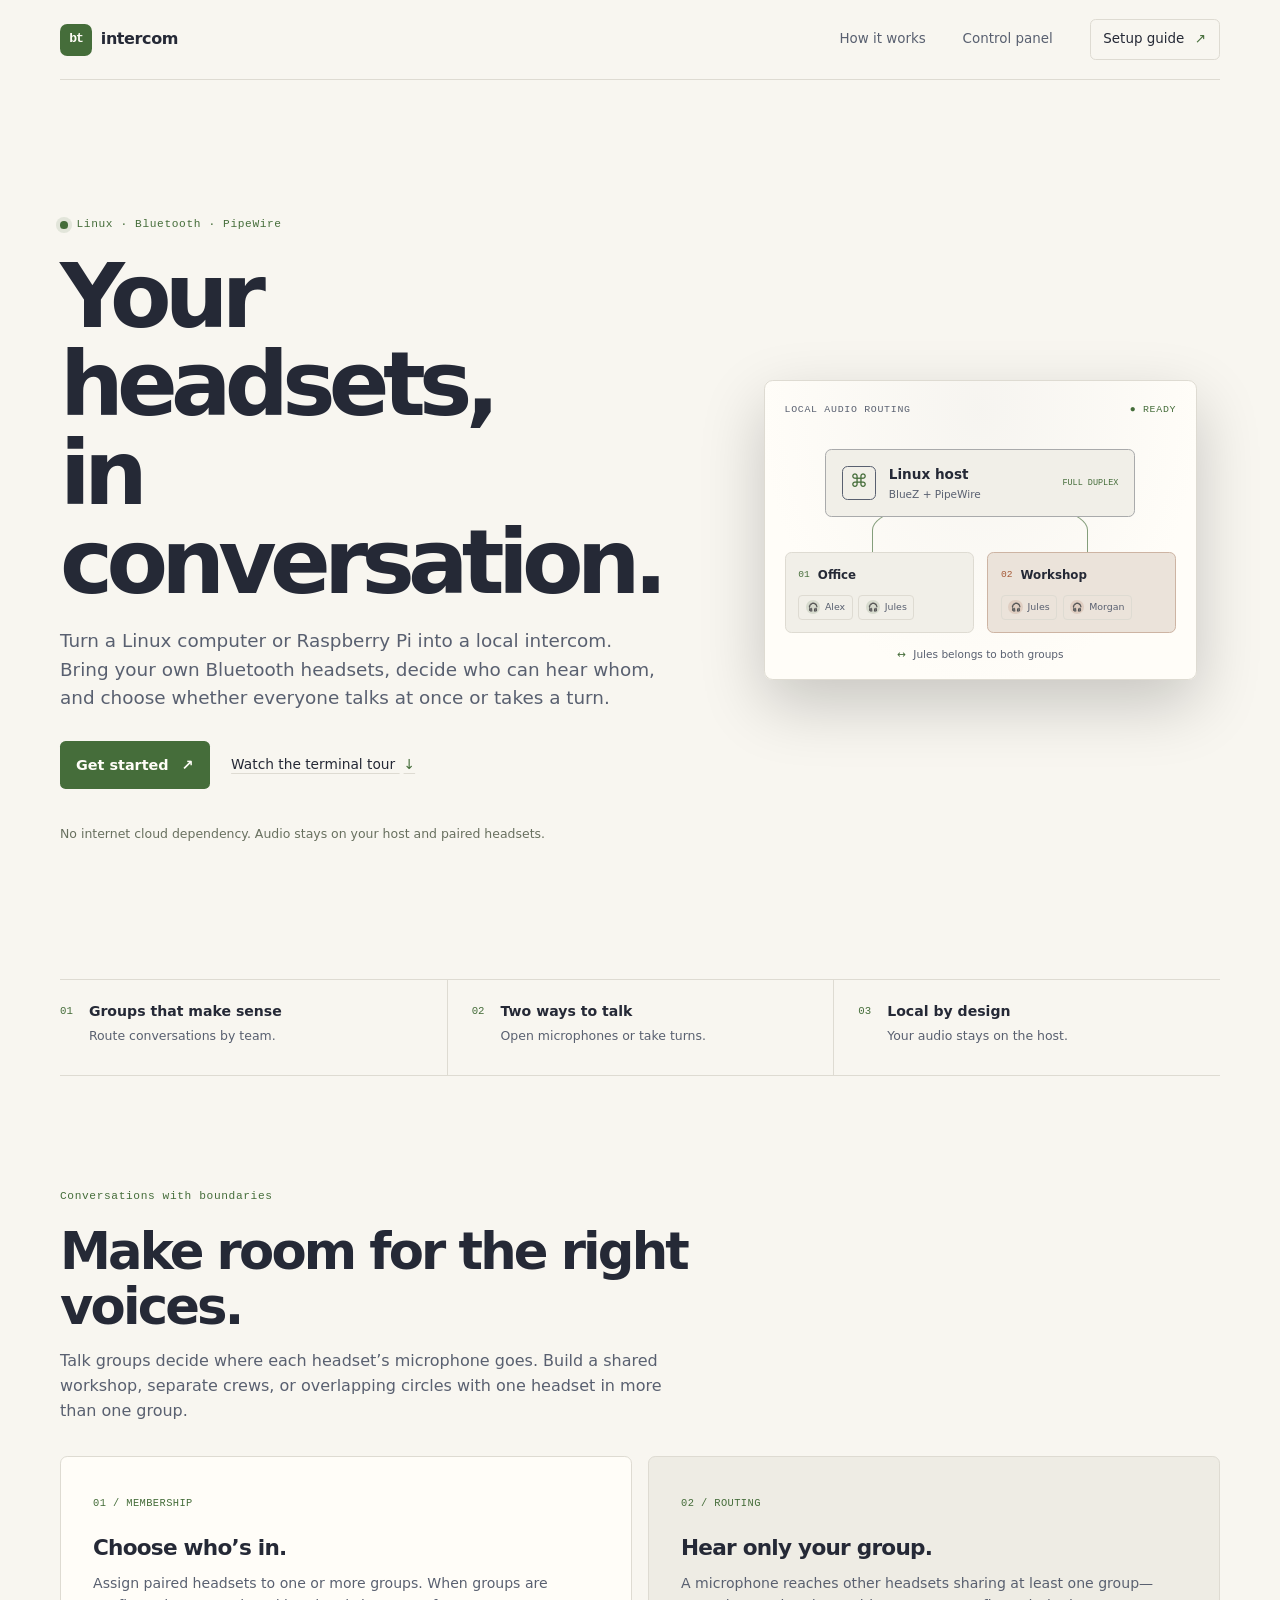
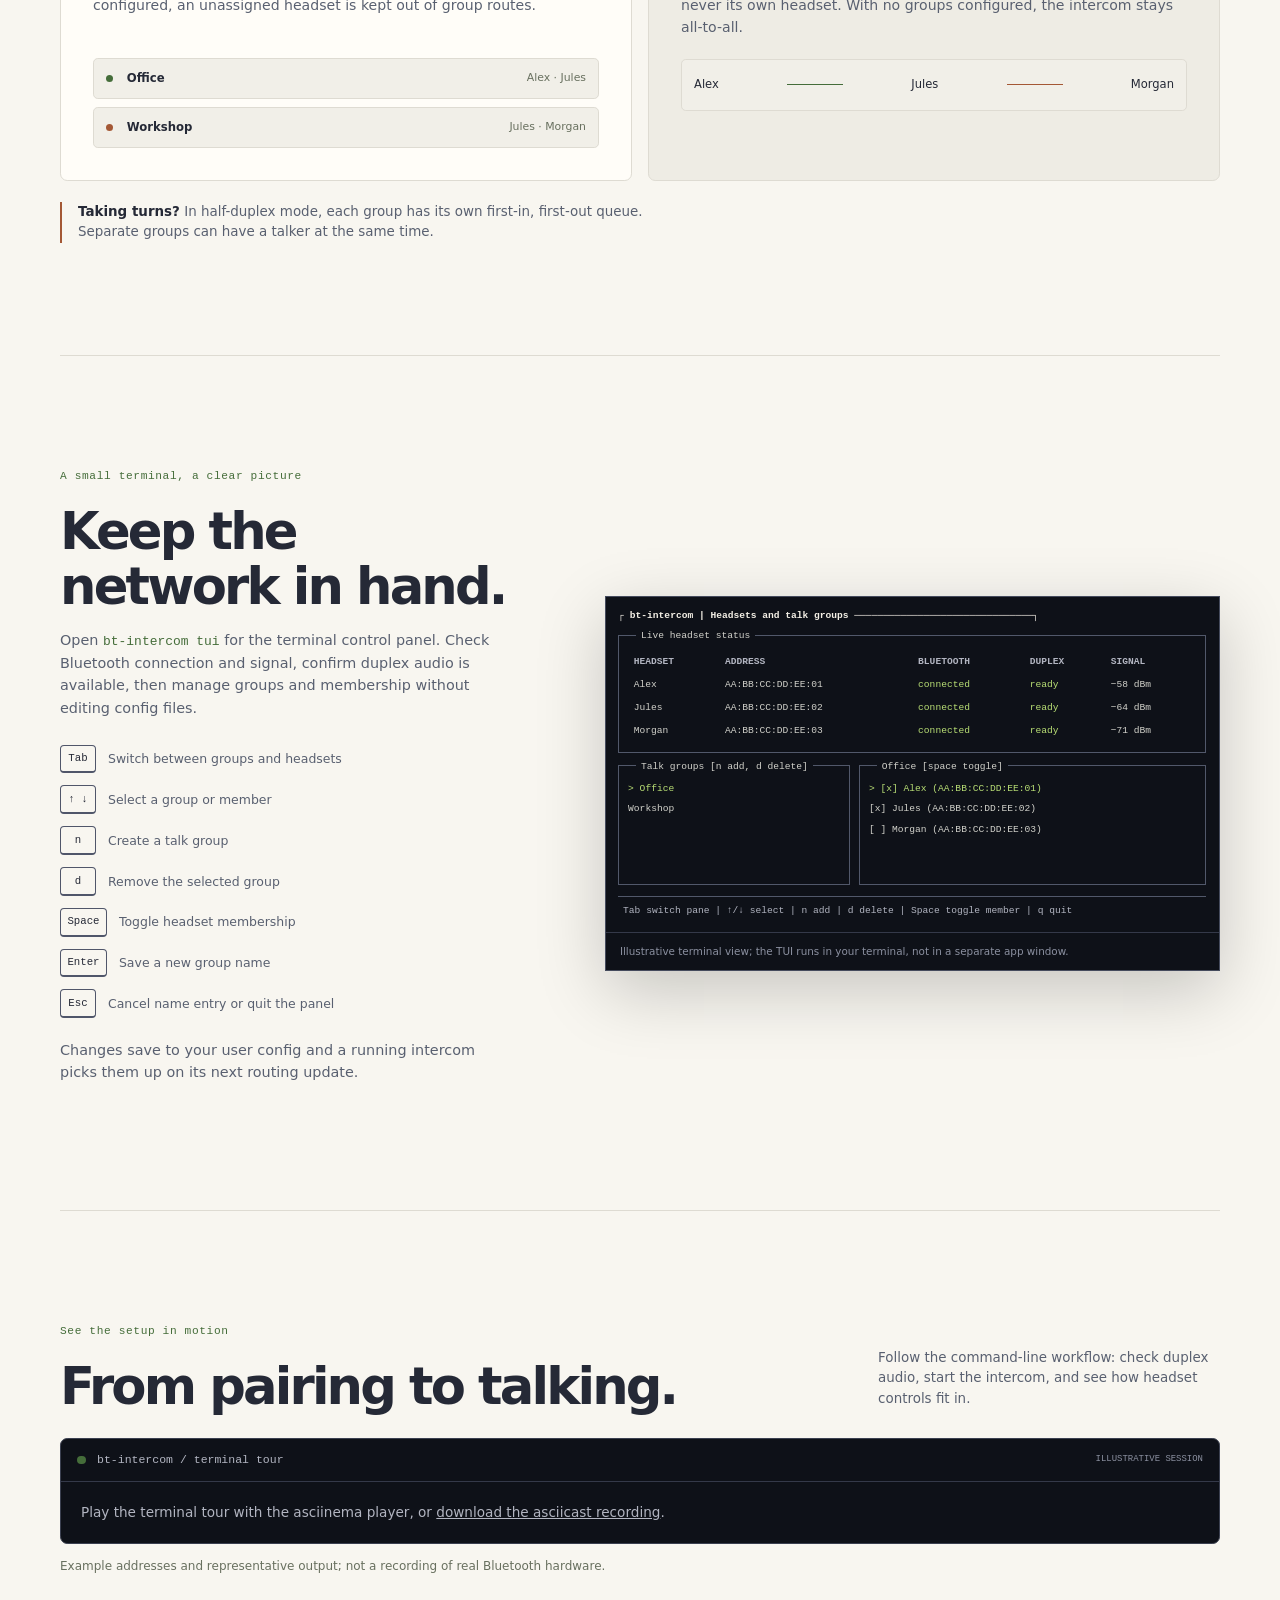
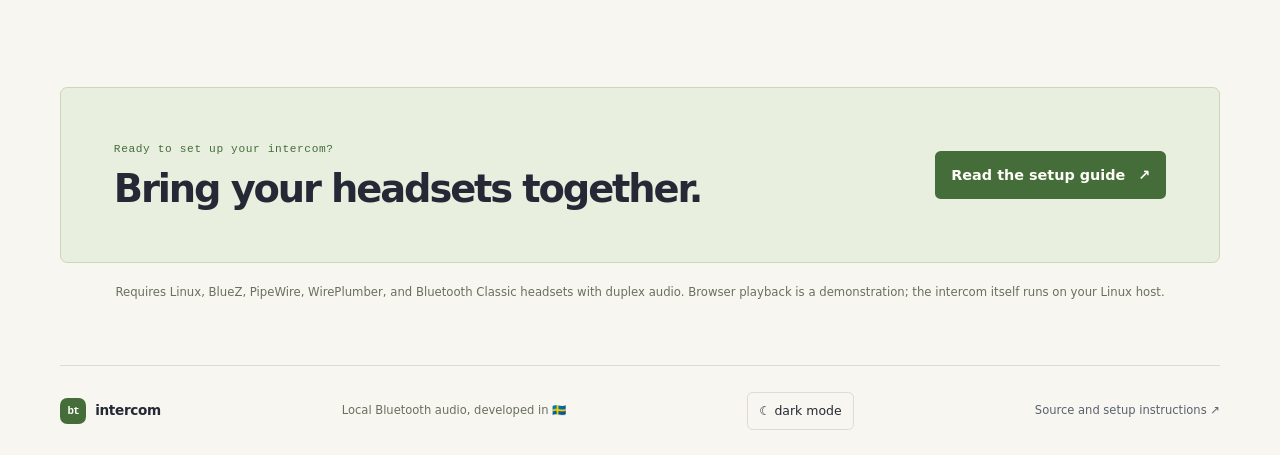
==== docs/index.html @ 2de24af5 "Update index.html" ====
<!doctype html>
<html lang="en">
  <head>
    <meta charset="utf-8">
    <meta name="viewport" content="width=device-width, initial-scale=1">
    <meta name="color-scheme" content="light dark">
    <meta name="theme-color" content="#171923">
    <meta name="description" content="A local Bluetooth headset intercom for Linux. Set up talk groups, manage them in the terminal control panel, and choose full- or half-duplex conversation.">
    <title>bt-intercom · Your headsets, in conversation</title>
    <link rel="preload" href="demo.cast" as="fetch" crossorigin>
    <script src="script.js"></script>
    <link rel="stylesheet" href="vendor/asciinema-player.css">
    <link rel="stylesheet" href="style.css">
    <script src="vendor/asciinema-player.min.js" defer></script>
  </head>
  <body>
    <a class="skip" href="#main">Skip to content</a>
    <header class="site-header">
      <a class="wordmark" href="./" aria-label="bt-intercom home"><span class="wordmark-mark" aria-hidden="true">bt</span> intercom</a>
      <nav aria-label="Main navigation">
        <a href="#how-it-works">How it works</a>
        <a href="#control-panel">Control panel</a>
        <a class="nav-cta" href="https://github.com/phieri/bt-intercom#requirements">Setup guide <span aria-hidden="true">↗</span></a>
      </nav>
    </header>
    <main id="main">
      <section class="hero" aria-labelledby="hero-title">
        <div class="hero-copy">
          <p class="eyebrow"><span class="status-light" aria-hidden="true"></span> Linux · Bluetooth · PipeWire</p>
          <h1 id="hero-title">Your headsets,<br>in conversation.</h1>
          <p class="hero-intro">Turn a Linux computer or Raspberry Pi into a local intercom. Bring your own Bluetooth headsets, decide who can hear whom, and choose whether everyone talks at once or takes a turn.</p>
          <div class="hero-actions">
            <a class="button button-primary" href="https://github.com/phieri/bt-intercom#usage">Get started <span aria-hidden="true">↗</span></a>
            <a class="text-link" href="#demo">Watch the terminal tour <span aria-hidden="true">↓</span></a>
          </div>
          <p class="hero-footnote">No internet cloud dependency. Audio stays on your host and paired headsets.</p>
        </div>
        <div class="signal-board" role="img" aria-label="Illustration of three paired headsets connected locally through a Linux host and separated into two talk groups">
          <div class="board-topline"><span>LOCAL AUDIO ROUTING</span><span class="live-indicator">● READY</span></div>
          <div class="host-node">
            <span class="host-symbol" aria-hidden="true">⌘</span>
            <span><strong>Linux host</strong><small>BlueZ + PipeWire</small></span>
            <span class="host-mode">FULL DUPLEX</span>
          </div>
          <div class="signal-lines" aria-hidden="true"></div>
          <div class="group-nodes">
            <div class="group-node">
              <div class="group-heading"><span>01</span><strong>Office</strong></div>
              <div class="headset-list"><span class="headset-chip"><b>🎧</b> Alex</span><span class="headset-chip"><b>🎧</b> Jules</span></div>
            </div>
            <div class="group-node group-node-alt">
              <div class="group-heading"><span>02</span><strong>Workshop</strong></div>
              <div class="headset-list"><span class="headset-chip"><b>🎧</b> Jules</span><span class="headset-chip"><b>🎧</b> Morgan</span></div>
            </div>
          </div>
          <p class="board-caption"><span aria-hidden="true">↔</span> Jules belongs to both groups</p>
        </div>
      </section>

      <section class="feature-band" aria-label="Intercom capabilities">
        <div><span class="feature-number">01</span><p><strong>Groups that make sense</strong><br>Route conversations by team.</p></div>
        <div><span class="feature-number">02</span><p><strong>Two ways to talk</strong><br>Open microphones or take turns.</p></div>
        <div><span class="feature-number">03</span><p><strong>Local by design</strong><br>Your audio stays on the host.</p></div>
      </section>

      <section class="section how-section" id="how-it-works" aria-labelledby="groups-title">
        <div class="section-heading">
          <p class="eyebrow">Conversations with boundaries</p>
          <h2 id="groups-title">Make room for the right voices.</h2>
          <p>Talk groups decide where each headset’s microphone goes. Build a shared workshop, separate crews, or overlapping circles with one headset in more than one group.</p>
        </div>
        <div class="group-explainer">
          <article class="group-card">
            <span class="card-index">01 / MEMBERSHIP</span>
            <h3>Choose who’s in.</h3>
            <p>Assign paired headsets to one or more groups. When groups are configured, an unassigned headset is kept out of group routes.</p>
            <div class="mini-group-list" aria-label="Example group memberships">
              <div><span class="mini-dot dot-mint"></span><strong>Office</strong><span>Alex · Jules</span></div>
              <div><span class="mini-dot dot-orange"></span><strong>Workshop</strong><span>Jules · Morgan</span></div>
            </div>
          </article>
          <article class="group-card group-card-dark">
            <span class="card-index">02 / ROUTING</span>
            <h3>Hear only your group.</h3>
            <p>A microphone reaches other headsets sharing at least one group—never its own headset. With no groups configured, the intercom stays all-to-all.</p>
            <div class="route-example">
              <span>Alex</span><i aria-hidden="true"></i><span>Jules</span><i aria-hidden="true"></i><span>Morgan</span>
              <small>Jules bridges both groups</small>
            </div>
          </article>
        </div>
        <p class="mode-note"><strong>Taking turns?</strong> In half-duplex mode, each group has its own first-in, first-out queue. Separate groups can have a talker at the same time.</p>
      </section>

      <section class="section panel-section" id="control-panel" aria-labelledby="panel-title">
        <div class="panel-copy">
          <p class="eyebrow">A small terminal, a clear picture</p>
          <h2 id="panel-title">Keep the network in hand.</h2>
          <p>Open <code>bt-intercom tui</code> for the terminal control panel. Check Bluetooth connection and signal, confirm duplex audio is available, then manage groups and membership without editing config files.</p>
          <ul class="key-list">
            <li><kbd>Tab</kbd><span>Switch between groups and headsets</span></li>
            <li><kbd>↑ ↓</kbd><span>Select a group or member</span></li>
            <li><kbd>n</kbd><span>Create a talk group</span></li>
            <li><kbd>d</kbd><span>Remove the selected group</span></li>
            <li><kbd>Space</kbd><span>Toggle headset membership</span></li>
            <li><kbd>Enter</kbd><span>Save a new group name</span></li>
            <li><kbd>Esc</kbd><span>Cancel name entry or quit the panel</span></li>
          </ul>
          <p class="panel-update">Changes save to your user config and a running intercom picks them up on its next routing update.</p>
        </div>
        <div class="tui-card">
          <div class="tui-screen">
            <div class="tui-title">┌ bt-intercom | Headsets and talk groups ───────────────────────────────┐</div>
            <section class="tui-status" aria-label="Illustrative live headset status">
              <div class="tui-box-title">Live headset status</div>
              <table>
                <thead><tr><th>HEADSET</th><th>ADDRESS</th><th>BLUETOOTH</th><th>DUPLEX</th><th>SIGNAL</th></tr></thead>
                <tbody>
                  <tr><td>Alex</td><td>AA:BB:CC:DD:EE:01</td><td>connected</td><td>ready</td><td>−58 dBm</td></tr>
                  <tr><td>Jules</td><td>AA:BB:CC:DD:EE:02</td><td>connected</td><td>ready</td><td>−64 dBm</td></tr>
                  <tr><td>Morgan</td><td>AA:BB:CC:DD:EE:03</td><td>connected</td><td>ready</td><td>−71 dBm</td></tr>
                </tbody>
              </table>
            </section>
            <div class="tui-lower">
              <section class="tui-pane" aria-label="Illustrative talk groups">
                <div class="tui-box-title">Talk groups [n add, d delete]</div>
                <p class="tui-selected">&gt; Office</p>
                <p>  Workshop</p>
              </section>
              <section class="tui-pane" aria-label="Illustrative group membership">
                <div class="tui-box-title">Office [space toggle]</div>
                <p class="tui-member">&gt; [x] Alex (AA:BB:CC:DD:EE:01)</p>
                <p>  [x] Jules (AA:BB:CC:DD:EE:02)</p>
                <p>  [ ] Morgan (AA:BB:CC:DD:EE:03)</p>
              </section>
            </div>
            <div class="tui-footer">Tab switch pane | ↑/↓ select | n add | d delete | Space toggle member | q quit</div>
          </div>
          <p class="tui-caption">Illustrative terminal view; the TUI runs in your terminal, not in a separate app window.</p>
        </div>
      </section>

      <section class="section demo-section" id="demo" aria-labelledby="demo-title">
        <div class="demo-heading">
          <div><p class="eyebrow">See the setup in motion</p><h2 id="demo-title">From pairing to talking.</h2></div>
          <p>Follow the command-line workflow: check duplex audio, start the intercom, and see how headset controls fit in.</p>
        </div>
        <div class="player-panel">
          <div class="panel-heading"><span class="dot" aria-hidden="true"></span><span>bt-intercom / terminal tour</span><span class="panel-label">ILLUSTRATIVE SESSION</span></div>
          <div id="player" role="group" aria-label="Interactive terminal demo player">
            <p>Play the terminal tour with the asciinema player, or <a href="demo.cast">download the asciicast recording</a>.</p>
          </div>
        </div>
        <!-- DEMO_TRANSCRIPT -->
        <p class="note">Example addresses and representative output; not a recording of real Bluetooth hardware.</p>
      </section>

      <section class="start-banner" aria-labelledby="start-title">
        <div><p class="eyebrow">Ready to set up your intercom?</p><h2 id="start-title">Bring your headsets together.</h2></div>
        <a class="button button-primary" href="https://github.com/phieri/bt-intercom#requirements">Read the setup guide <span aria-hidden="true">↗</span></a>
      </section>
      <p class="requirements-note">Requires Linux, BlueZ, PipeWire, WirePlumber, and Bluetooth Classic headsets with duplex audio. Browser playback is a demonstration; the intercom itself runs on your Linux host.</p>
    </main>
    <footer><a class="wordmark" href="https://github.com/phieri/bt-intercom"><span class="wordmark-mark" aria-hidden="true">bt</span> intercom</a><span>Local Bluetooth audio, developed in 🇸🇪</span><button class="theme-toggle" id="theme-toggle" type="button">Light mode</button><a href="https://github.com/phieri/bt-intercom">Source and setup instructions ↗</a></footer>
  </body>
</html>
---- docs/style.css ----
:root {
  color-scheme: dark;
  --ink: #171923;
  --ink-raised: #222634;
  --paper: #f4f0e6;
  --muted: #b2b5c1;
  --line: #3b4050;
  --mint: #b9df75;
  --orange: #e99a77;
  --night: #0e1118;
  --quiet: #8b90a0;
  --surface-inset: #1b202c;
  --inset-line: #3a4050;
  --accent-ink: #171923;
  --mint-hover: #d0ee9d;
  --mono: "SFMono-Regular", Consolas, "Liberation Mono", monospace;
  font-family: Inter, ui-sans-serif, system-ui, -apple-system, BlinkMacSystemFont, "Segoe UI", sans-serif;
  color: var(--paper);
  background: var(--ink);
  font-synthesis: none;
  text-rendering: optimizeLegibility;
}
* { box-sizing: border-box; }
html { scroll-behavior: smooth; }
body { margin: 0; line-height: 1.55; }
a { color: inherit; }
a:hover { color: var(--mint); }
a:focus-visible, button:focus-visible { outline: 2px solid var(--mint); outline-offset: 4px; }
.skip { position: absolute; top: 0; left: -9999px; z-index: 2; padding: .75rem 1rem; background: var(--paper); color: var(--ink); }
.skip:focus { left: 1rem; }
.site-header, main, footer { width: min(100% - 3rem, 1160px); margin-inline: auto; }
.site-header { display: flex; align-items: center; justify-content: space-between; min-height: 80px; border-bottom: 1px solid var(--line); }
.wordmark { display: inline-flex; align-items: center; gap: .55rem; color: var(--paper); text-decoration: none; font-size: 1rem; font-weight: 750; letter-spacing: -.025em; }
.wordmark-mark { display: grid; width: 2rem; height: 2rem; place-items: center; border-radius: .45rem; background: var(--mint); color: var(--accent-ink); font-family: var(--mono); font-size: .82rem; letter-spacing: -.08em; }
.site-header nav { display: flex; align-items: center; gap: clamp(1rem, 3vw, 2.3rem); }
.site-header nav a { color: var(--muted); font-size: .84rem; text-decoration: none; }
.site-header nav a:hover { color: var(--paper); }
.site-header nav .nav-cta { padding: .55rem .8rem; border: 1px solid var(--line); border-radius: .35rem; color: var(--paper); }
.site-header nav .nav-cta span { padding-left: .4rem; color: var(--mint); }
.theme-toggle { padding: .5rem .7rem; border: 1px solid var(--line); border-radius: .35rem; background: transparent; color: var(--paper); font: inherit; font-size: .78rem; cursor: pointer; }
.theme-toggle:hover { border-color: var(--mint); color: var(--mint); }
.hero { display: grid; grid-template-columns: 1.05fr .95fr; align-items: center; gap: clamp(3rem, 8vw, 7rem); padding-block: clamp(4.5rem, 10vw, 8rem); }
.hero-copy { padding-block: .5rem; }
.eyebrow { display: flex; align-items: center; gap: .55rem; margin: 0 0 1.15rem; color: var(--mint); font-family: var(--mono); font-size: .7rem; letter-spacing: .055em; }
.status-light { width: .48rem; height: .48rem; border-radius: 50%; background: var(--mint); box-shadow: 0 0 0 4px color-mix(in srgb, var(--mint) 12%, transparent); }
h1, h2, h3, p { margin-top: 0; }
h1 { max-width: 11ch; margin-bottom: 1.3rem; font-size: clamp(3.3rem, 7vw, 6.4rem); font-weight: 650; letter-spacing: -.075em; line-height: .99; }
.hero-intro { max-width: 51ch; margin-bottom: 1.75rem; color: var(--muted); font-size: clamp(1rem, 1.5vw, 1.15rem); }
.hero-actions { display: flex; align-items: center; flex-wrap: wrap; gap: 1.35rem; }
.button { display: inline-flex; align-items: center; justify-content: center; gap: .8rem; min-height: 3rem; padding: .7rem 1rem; border-radius: .35rem; text-decoration: none; font-size: .9rem; font-weight: 700; }
.button-primary { background: var(--mint); color: var(--accent-ink); }
.button-primary:hover { background: var(--mint-hover); color: var(--accent-ink); }
.text-link { color: var(--paper); font-size: .86rem; text-decoration-color: var(--line); text-underline-offset: .25rem; }
.text-link span { padding-left: .25rem; color: var(--mint); }
.hero-footnote { margin: 2.2rem 0 0; color: var(--quiet); font-size: .78rem; }
.signal-board { --board-text: var(--paper); --board-muted: var(--muted); --board-mint: var(--mint); --board-orange: var(--orange); position: relative; min-width: 0; padding: 1.3rem 1.25rem 1rem; border: 1px solid var(--inset-line); border-radius: .55rem; background: radial-gradient(ellipse at 50% 10%, color-mix(in srgb, var(--ink-raised), var(--paper) 4%) 0%, var(--ink-raised) 72%); box-shadow: 0 24px 65px #0003; color: var(--board-text); }
.board-topline { display: flex; justify-content: space-between; gap: .8rem; color: var(--board-muted); font-family: var(--mono); font-size: .62rem; letter-spacing: .07em; }
.live-indicator { color: var(--board-mint); white-space: nowrap; }
.host-node { position: relative; z-index: 1; display: flex; align-items: center; gap: .8rem; width: min(100%, 310px); margin: 2rem auto 0; padding: .85rem 1rem; border: 1px solid color-mix(in srgb, var(--line), var(--muted) 40%); border-radius: .4rem; background: var(--surface-inset); }
.host-symbol { display: grid; width: 2.1rem; height: 2.1rem; place-items: center; border: 1px solid var(--muted); border-radius: .35rem; color: var(--board-mint); font-family: var(--mono); font-size: 1.1rem; }
.host-node strong, .host-node small { display: block; }
.host-node strong { font-size: .85rem; }
.host-node small { margin-top: .1rem; color: var(--board-muted); font-size: .66rem; }
.host-mode { margin-left: auto; color: var(--board-mint); font-family: var(--mono); font-size: .53rem; white-space: nowrap; }
.signal-lines { position: absolute; top: 7.35rem; left: 25%; width: 50%; height: 4rem; border: solid var(--board-mint); border-width: 1px 1px 0; border-radius: 50% 50% 0 0; opacity: .65; }
.group-nodes { position: relative; z-index: 1; display: grid; grid-template-columns: 1fr 1fr; gap: .85rem; margin-top: 2.2rem; }
.group-node { padding: .8rem; border: 1px solid var(--inset-line); border-radius: .4rem; background: var(--surface-inset); }
.group-node-alt { border-color: color-mix(in srgb, var(--inset-line), var(--board-orange) 30%); background: color-mix(in srgb, var(--surface-inset), var(--board-orange) 8%); }
.group-heading { display: flex; align-items: center; gap: .5rem; margin-bottom: .65rem; }
.group-heading > span { color: var(--board-mint); font-family: var(--mono); font-size: .6rem; }
.group-node-alt .group-heading > span { color: var(--board-orange); }
.group-heading strong { font-size: .74rem; font-weight: 650; }
.headset-list { display: flex; flex-wrap: wrap; gap: .35rem; }
.headset-chip { display: inline-flex; align-items: center; gap: .3rem; padding: .25rem .4rem; border: 1px solid var(--inset-line); border-radius: .25rem; color: var(--board-muted); font-size: .59rem; }
.headset-chip b { display: grid; width: .9rem; height: .9rem; place-items: center; border-radius: 50%; background: color-mix(in srgb, var(--board-mint) 15%, transparent); color: var(--board-mint); font-size: .52rem; }
.group-node-alt .headset-chip b { background: color-mix(in srgb, var(--board-orange) 15%, transparent); color: var(--board-orange); }
.board-caption { margin: .8rem 0 0; color: var(--board-muted); text-align: center; font-size: .66rem; }
.board-caption span { margin-right: .25rem; color: var(--board-mint); }
.feature-band { display: grid; grid-template-columns: repeat(3, 1fr); border-block: 1px solid var(--line); }
.feature-band > div { display: flex; align-items: flex-start; gap: 1rem; min-height: 95px; padding: 1.3rem 1.5rem; }
.feature-band > div:first-child { padding-left: 0; }
.feature-band > div + div { border-left: 1px solid var(--line); }
.feature-number { padding-top: .1rem; color: var(--mint); font-family: var(--mono); font-size: .67rem; }
.feature-band p { margin: 0; color: var(--muted); font-size: .78rem; }
.feature-band strong { display: inline-block; margin-bottom: .2rem; color: var(--paper); font-size: .88rem; font-weight: 650; }
.section { padding-block: clamp(4.5rem, 9vw, 7rem); }
.section-heading { max-width: 660px; }
.section-heading h2, .panel-copy h2, .demo-heading h2, .start-banner h2 { margin-bottom: .9rem; font-size: clamp(2rem, 4vw, 3.3rem); font-weight: 620; letter-spacing: -.055em; line-height: 1.08; }
.section-heading > p:last-child { max-width: 62ch; margin-bottom: 2rem; color: var(--muted); }
.group-explainer { display: grid; grid-template-columns: 1fr 1fr; gap: 1rem; }
.group-card { min-width: 0; padding: clamp(1.3rem, 3vw, 2rem); border: 1px solid var(--line); border-radius: .45rem; background: var(--ink-raised); }
.group-card-dark { background: #1c202b; }
.card-index { color: var(--mint); font-family: var(--mono); font-size: .65rem; letter-spacing: .04em; }
.group-card h3 { margin: 1.1rem 0 .55rem; font-size: 1.35rem; font-weight: 620; letter-spacing: -.035em; }
.group-card > p { min-height: 4rem; margin-bottom: 1.3rem; color: var(--muted); font-size: .88rem; }
.mini-group-list { display: grid; gap: .5rem; }
.mini-group-list > div { display: grid; grid-template-columns: .65rem 1fr auto; align-items: center; gap: .65rem; padding: .65rem .75rem; border: 1px solid var(--inset-line); border-radius: .3rem; background: var(--surface-inset); font-size: .73rem; }
.mini-group-list strong { font-weight: 600; }
.mini-group-list > div > span:last-child { color: var(--quiet); font-size: .68rem; }
.mini-dot { width: .45rem; height: .45rem; border-radius: 50%; }
.dot-mint { background: var(--mint); }
.dot-orange { background: var(--orange); }
.route-example { display: flex; align-items: center; justify-content: space-between; gap: .45rem; min-height: 3.2rem; padding: .65rem .75rem; border: 1px solid var(--inset-line); border-radius: .3rem; background: var(--surface-inset); }
.route-example > span { color: var(--paper); font-size: .72rem; }
.route-example > i { flex: 1; max-width: 3.5rem; height: 1px; background: var(--mint); }
.route-example > i:nth-of-type(2) { background: var(--orange); }
.route-example small { display: none; }
.mode-note { max-width: 75ch; margin: 1.3rem 0 0; padding-left: 1rem; border-left: 2px solid var(--orange); color: var(--muted); font-size: .84rem; }
.mode-note strong { color: var(--paper); }
.panel-section { display: grid; grid-template-columns: .85fr 1.15fr; align-items: center; gap: clamp(2.5rem, 7vw, 6rem); border-top: 1px solid var(--line); }
.panel-copy > p:not(.eyebrow) { max-width: 52ch; color: var(--muted); font-size: .9rem; }
code { color: var(--mint); font-family: var(--mono); font-size: .9em; }
.key-list { display: grid; gap: .75rem; margin: 1.6rem 0 1.3rem; padding: 0; list-style: none; }
.key-list li { display: flex; align-items: center; gap: .75rem; color: var(--muted); font-size: .78rem; }
kbd { display: inline-grid; min-width: 2.25rem; min-height: 1.8rem; place-items: center; padding-inline: .4rem; border: 1px solid #50566a; border-bottom-width: 2px; border-radius: .25rem; color: var(--paper); font-family: var(--mono); font-size: .67rem; }
.panel-copy .panel-update { color: var(--quiet); font-size: .75rem; }
.tui-card { overflow: hidden; border: 1px solid #454b5d; background: var(--night); box-shadow: 0 20px 65px #0003; }
.tui-screen { padding: .8rem; color: #d2d2cb; font-family: var(--mono); font-size: clamp(.48rem, .75vw, .65rem); }
.tui-title { overflow: hidden; margin-bottom: .65rem; color: var(--paper); font-weight: 600; text-overflow: ellipsis; white-space: nowrap; }
.tui-status, .tui-pane { min-width: 0; border: 1px solid #51586a; }
.tui-status { padding: .55rem; }
.tui-box-title { overflow: hidden; margin: -.95rem 0 .45rem .5rem; padding-inline: .3rem; width: fit-content; max-width: calc(100% - .75rem); background: var(--night); color: #d2d2cb; text-overflow: ellipsis; white-space: nowrap; }
.tui-status table { width: 100%; border-collapse: collapse; text-align: left; }
.tui-status th { color: #b2b5c1; font-weight: 600; }
.tui-status th, .tui-status td { padding: .25rem .35rem; white-space: nowrap; }
.tui-status td:nth-child(3), .tui-status td:nth-child(4) { color: var(--mint); }
.tui-lower { display: grid; grid-template-columns: 2fr 3fr; gap: .6rem; margin-top: .8rem; }
.tui-pane { min-height: 7.5rem; padding: .55rem; }
.tui-pane p { overflow: hidden; margin: .35rem 0; text-overflow: ellipsis; white-space: nowrap; }
.tui-pane .tui-selected, .tui-pane .tui-member { color: var(--mint); }
.tui-footer { overflow: hidden; margin-top: .65rem; padding: .45rem .3rem 0; border-top: 1px solid #51586a; color: #b2b5c1; text-overflow: ellipsis; white-space: nowrap; }
.tui-caption { margin: 0; padding: .65rem .9rem; border-top: 1px solid #343949; color: #8b90a0; font-size: .65rem; }
.demo-section { border-top: 1px solid var(--line); }
.demo-heading { display: flex; align-items: end; justify-content: space-between; gap: 2rem; margin-bottom: 1.5rem; }
.demo-heading h2 { margin-bottom: 0; }
.demo-heading > p { max-width: 40ch; margin: 0 0 .25rem; color: var(--muted); font-size: .84rem; }
.player-panel { overflow: hidden; border: 1px solid #3b4050; border-radius: .45rem; background: #0e1118; }
.panel-heading { display: flex; min-width: 0; align-items: center; gap: .7rem; padding: .75rem 1rem; border-bottom: 1px solid #343949; color: #b2b5c1; font-family: var(--mono); font-size: .72rem; }
.panel-label { margin-left: auto; color: #8b90a0; font-size: .56rem; white-space: nowrap; }
.dot { width: .55rem; height: .55rem; border-radius: 50%; background: var(--mint); }
#player { min-width: 0; max-width: 100%; overflow: hidden; }
#player > p { margin: 0; padding: 1.25rem; color: var(--muted); font-size: .85rem; }
#player .ap-wrapper, #player .ap-player { max-width: 100%; }
.sr-only { position: absolute; width: 1px; height: 1px; padding: 0; margin: -1px; overflow: hidden; clip: rect(0, 0, 0, 0); white-space: pre; border: 0; }
.note { margin: .8rem 0 0; color: var(--quiet); font-size: .75rem; }
.note a { color: var(--muted); }
.start-banner { display: flex; align-items: center; justify-content: space-between; gap: 2rem; padding: clamp(1.5rem, 5vw, 3.3rem); border: 1px solid #454b5d; border-radius: .45rem; background: #222a32; }
.start-banner .eyebrow { margin-bottom: .6rem; }
.start-banner h2 { margin: 0; font-size: clamp(1.7rem, 3vw, 2.5rem); }
.start-banner .button { flex: 0 0 auto; }
.requirements-note { margin: 1.25rem auto 4rem; color: var(--quiet); font-size: .73rem; text-align: center; }
footer { display: flex; align-items: center; justify-content: space-between; gap: 1.5rem; min-height: 90px; border-top: 1px solid var(--line); color: var(--quiet); font-size: .72rem; }
footer .wordmark { font-size: .85rem; }
footer .wordmark-mark { width: 1.65rem; height: 1.65rem; font-size: .68rem; }
footer > span { text-align: center; }
footer > a:last-child { color: var(--muted); text-decoration: none; }
footer > a:last-child:hover { color: var(--mint); }
@media (max-width: 850px) {
  .hero { grid-template-columns: 1fr; gap: 3rem; padding-block: 4.5rem; }
  .hero-copy { max-width: 690px; }
  .signal-board { width: min(100%, 600px); margin-inline: auto; }
  .panel-section { grid-template-columns: 1fr; gap: 2.5rem; }
  .panel-copy { max-width: 660px; }
}
@media (max-width: 600px) {
  .site-header, main, footer { width: min(100% - 2rem, 1160px); }
  .site-header { min-height: 68px; flex-wrap: wrap; padding-block: .75rem; }
  .site-header nav { flex-wrap: wrap; justify-content: flex-end; gap: .85rem; }
  .site-header nav a { font-size: .72rem; }
  .site-header nav .nav-cta { padding: .45rem .55rem; }
  .hero { gap: 2.5rem; padding-block: 3.8rem; }
  h1 { font-size: clamp(3.1rem, 15vw, 5rem); }
  .hero-intro { font-size: 1rem; }
  .signal-board { padding-inline: .8rem; }
  .group-nodes { gap: .5rem; }
  .group-node { padding: .65rem .55rem; }
  .group-heading { gap: .35rem; }
  .group-heading strong { font-size: .67rem; }
  .headset-chip { font-size: .54rem; }
  .feature-band { grid-template-columns: 1fr; }
  .feature-band > div { min-height: auto; padding: .85rem 0; }
  .feature-band > div + div { border-top: 1px solid var(--line); border-left: 0; }
  .group-explainer { grid-template-columns: 1fr; }
  .group-card > p { min-height: 0; }
  .demo-heading { display: block; }
  .demo-heading > p { margin-top: .9rem; }
  .tui-screen { padding: .55rem; font-size: .54rem; }
  .tui-status th:nth-child(2), .tui-status td:nth-child(2), .tui-status th:nth-child(5), .tui-status td:nth-child(5) { display: none; }
  .tui-lower { grid-template-columns: 1fr; }
  .tui-pane { min-height: 0; }
  .tui-pane p { white-space: normal; overflow-wrap: anywhere; }
  .tui-footer { font-size: .48rem; }
  .start-banner { align-items: flex-start; flex-direction: column; }
  footer { flex-wrap: wrap; justify-content: space-between; padding-block: 1.25rem; }
  footer > span { order: 3; width: 100%; text-align: left; }
}
@media (max-width: 360px) {
  .site-header nav { gap: .45rem; }
  .site-header nav a { font-size: .65rem; }
  .site-header nav .nav-cta { padding: .36rem .4rem; }
  .board-topline { font-size: .54rem; }
  .host-mode { display: none; }
  .tui-status th:nth-child(4), .tui-status td:nth-child(4) { display: none; }
}
@media (prefers-reduced-motion: reduce) {
  html { scroll-behavior: auto; }
  *, *::before, *::after { scroll-behavior: auto !important; }
}

:root[data-theme="light"] {
  color-scheme: light;
  --ink: #f8f6f0;
  --ink-raised: #fffdf8;
  --paper: #252936;
  --muted: #596070;
  --line: #dedbd2;
  --mint: #456d3a;
  --orange: #a45835;
  --quiet: #68705f;
  --surface-inset: #f1efe8;
  --inset-line: #dedbd2;
  --accent-ink: #fffdf8;
  --mint-hover: #36592e;
}
@media (prefers-color-scheme: light) {
  :root:not([data-theme]) {
    color-scheme: light;
    --ink: #f8f6f0;
    --ink-raised: #fffdf8;
    --paper: #252936;
    --muted: #596070;
    --line: #dedbd2;
    --mint: #456d3a;
    --orange: #a45835;
    --quiet: #68705f;
    --surface-inset: #f1efe8;
    --inset-line: #dedbd2;
    --accent-ink: #fffdf8;
    --mint-hover: #36592e;
  }
}
:root[data-theme="light"] .group-card-dark { background: #eeece4; }
:root[data-theme="light"] .start-banner { border-color: #cbd7bd; background: #e9efdf; }
:root[data-theme="light"] .tui-card { --mint: #b9df75; --paper: #f4f0e6; --muted: #b2b5c1; }
:root[data-theme="light"] .player-panel { --muted: #b2b5c1; }
@media (prefers-color-scheme: light) {
  :root:not([data-theme]) .group-card-dark { background: #eeece4; }
  :root:not([data-theme]) .start-banner { border-color: #cbd7bd; background: #e9efdf; }
  :root:not([data-theme]) .tui-card { --mint: #b9df75; --paper: #f4f0e6; --muted: #b2b5c1; }
  :root:not([data-theme]) .player-panel { --muted: #b2b5c1; }
}
@media (max-width: 600px) {
  .theme-toggle { padding: .42rem .5rem; font-size: .68rem; }
}
@media (max-width: 360px) {
  .theme-toggle { padding: .36rem .4rem; font-size: .62rem; }
}
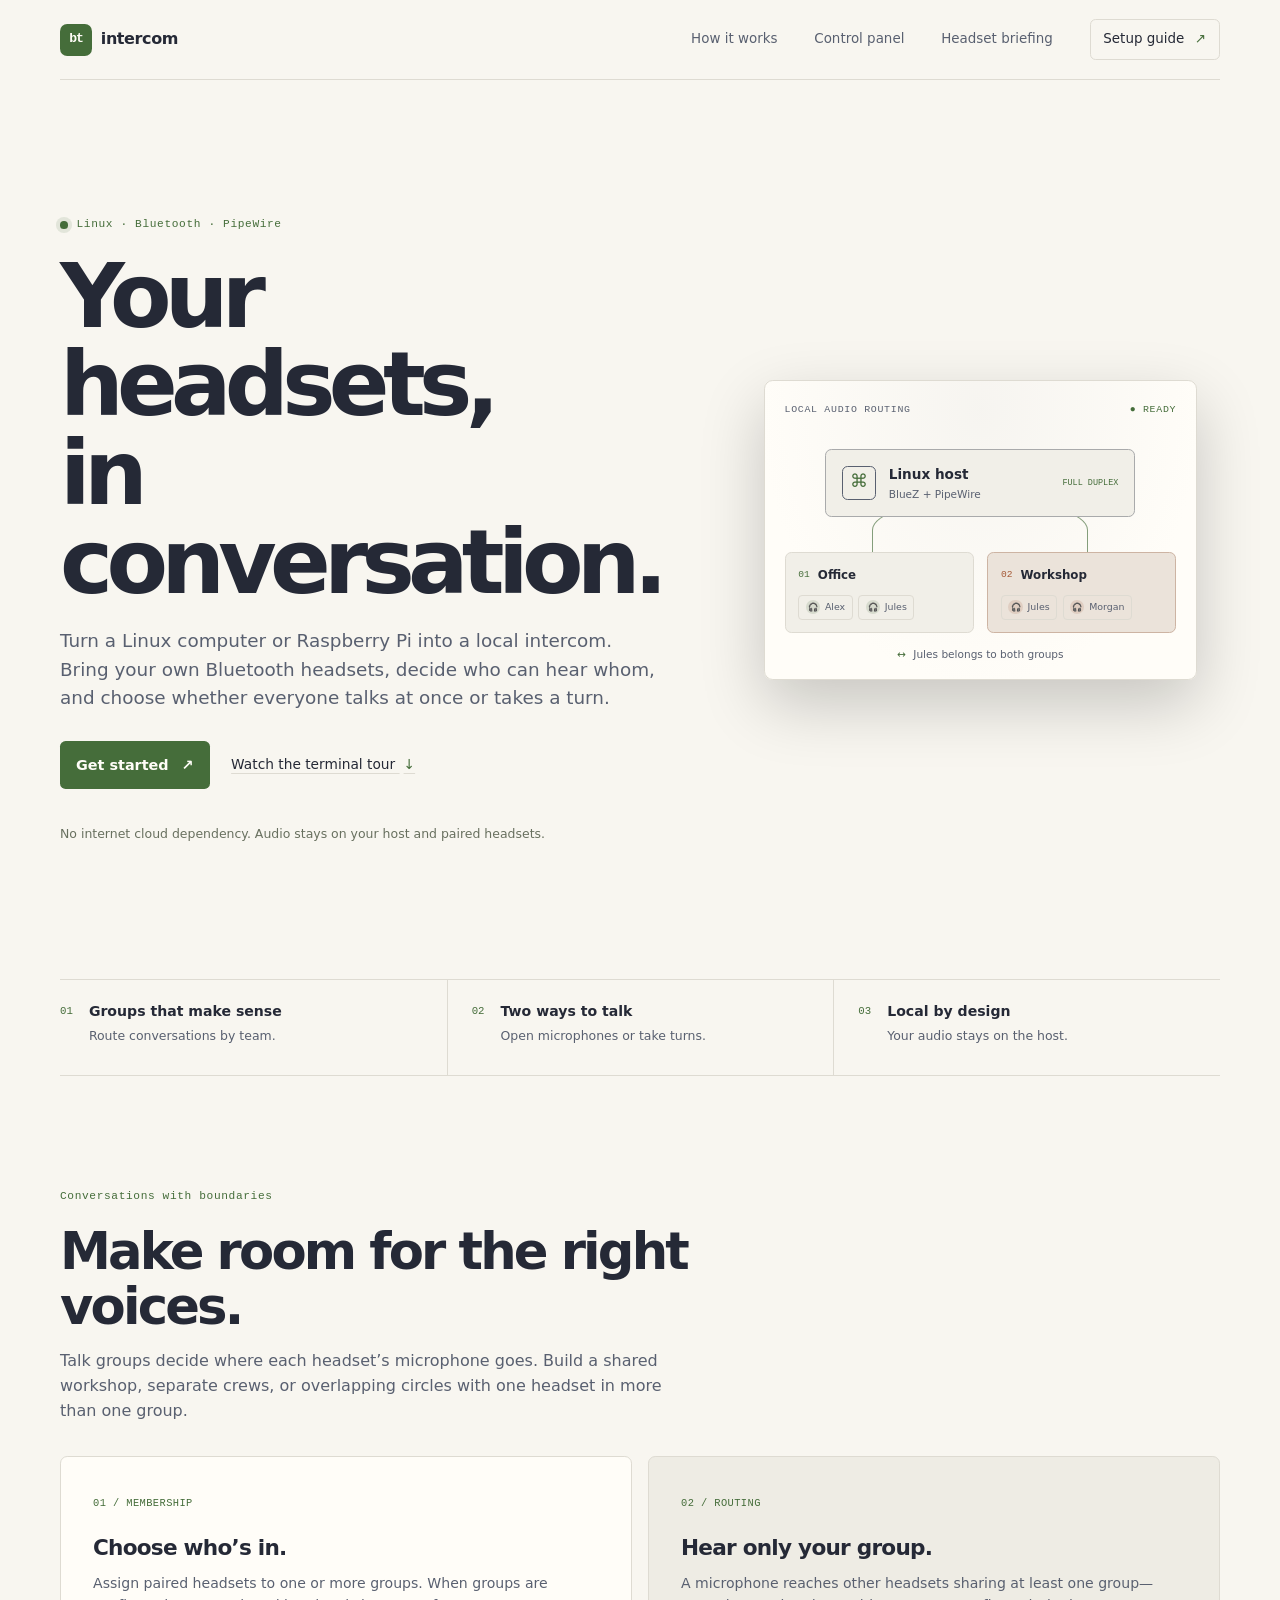
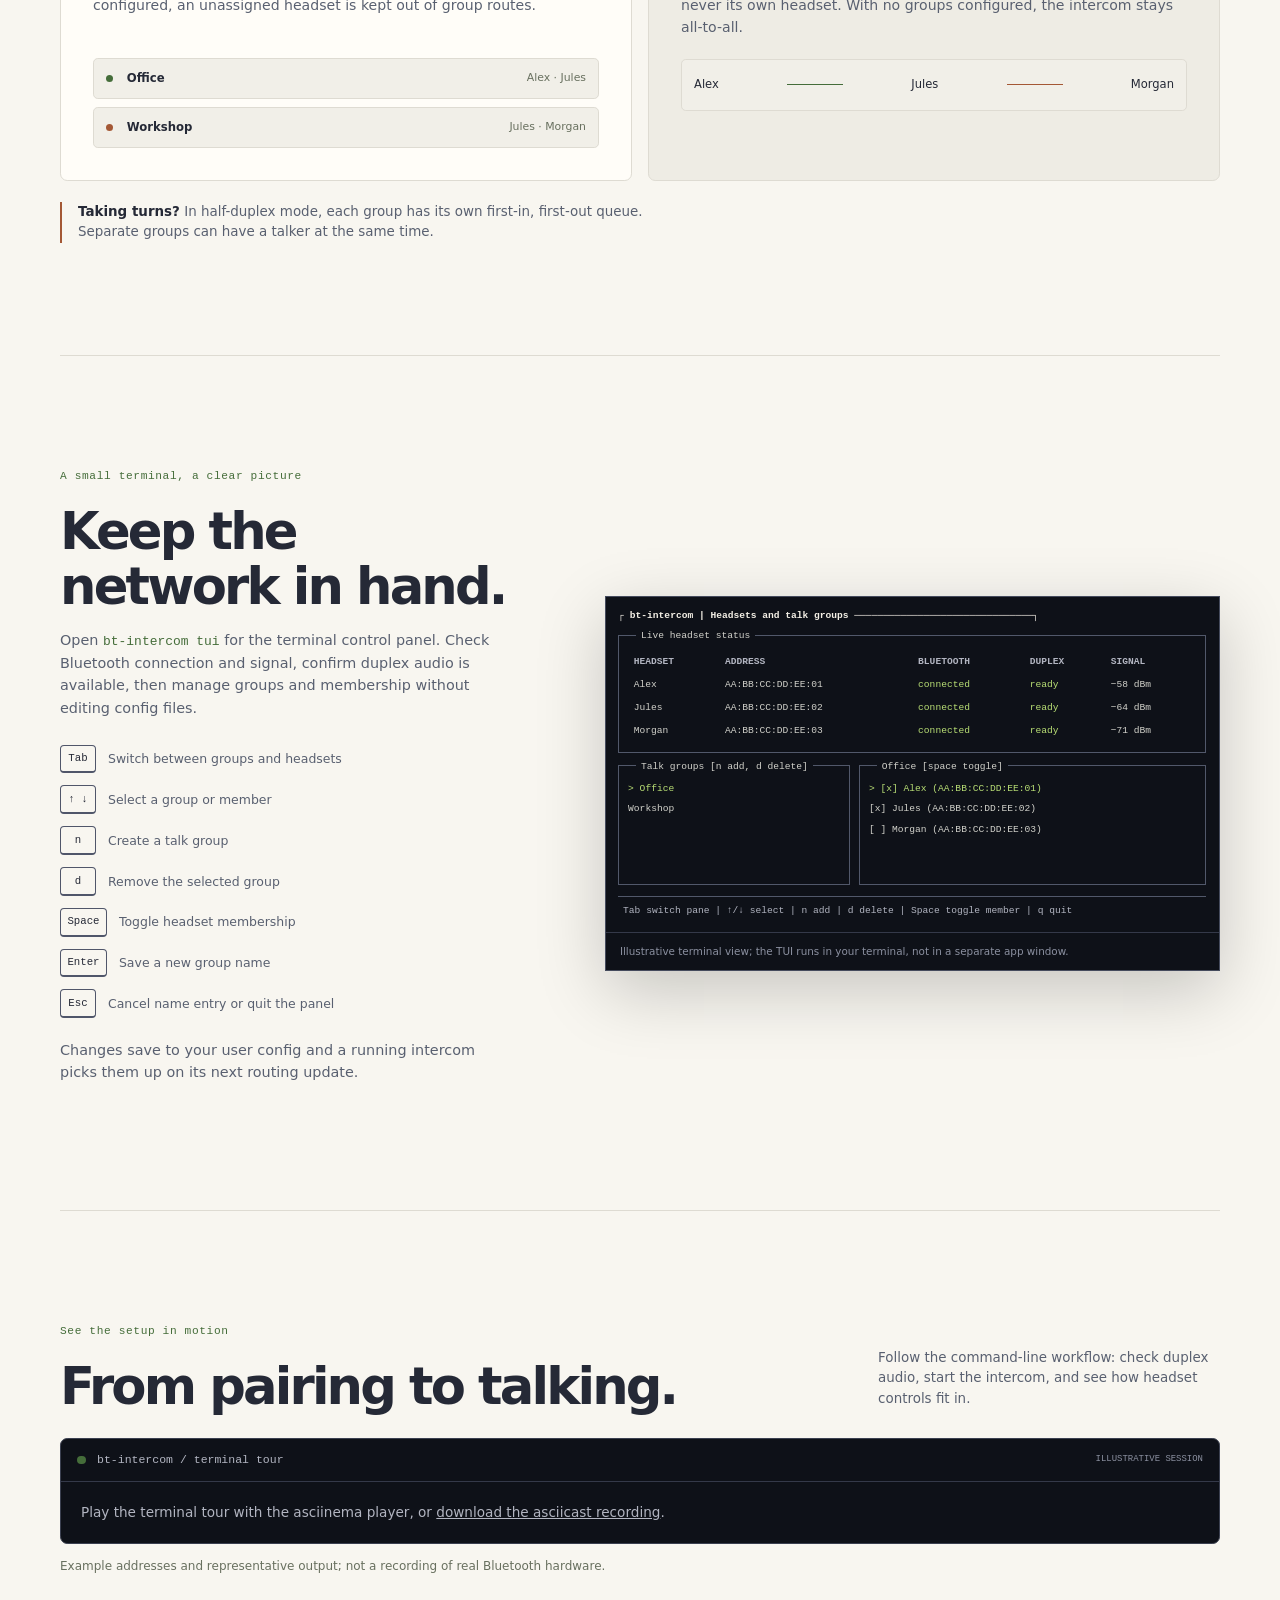
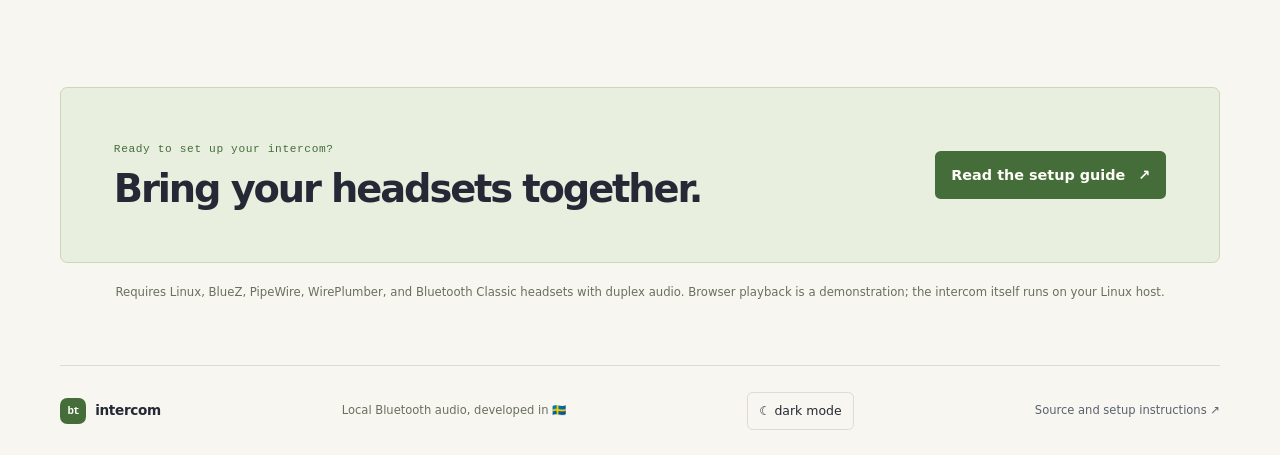
==== commit db9c0a50: "Add headset user briefing slides Co-authored-by: phieri <12006381+phieri@users.noreply.github.com>" ====
--- a/docs/index.html
+++ b/docs/index.html
@@ -20,6 +20,7 @@
       <nav aria-label="Main navigation">
         <a href="#how-it-works">How it works</a>
         <a href="#control-panel">Control panel</a>
+        <a href="slides.html">Headset briefing</a>
         <a class="nav-cta" href="https://github.com/phieri/bt-intercom#requirements">Setup guide <span aria-hidden="true">↗</span></a>
       </nav>
     </header>
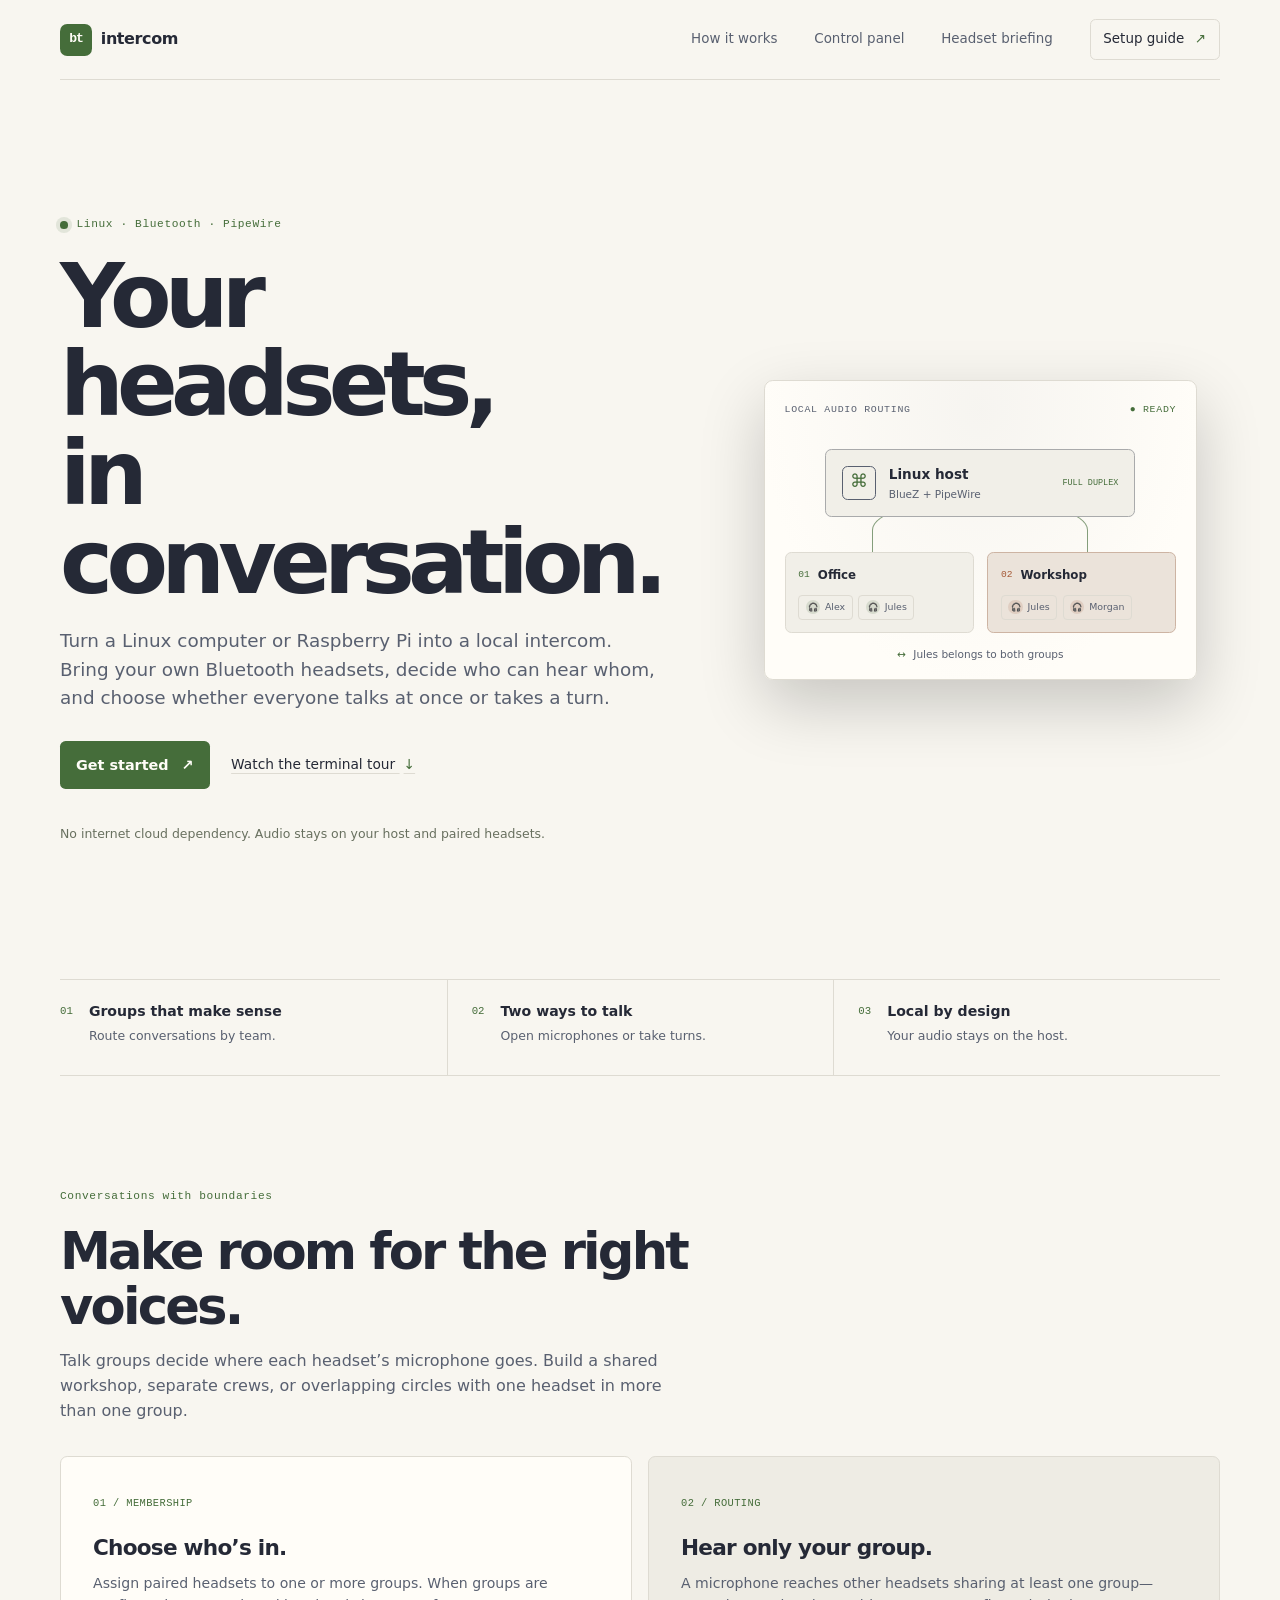
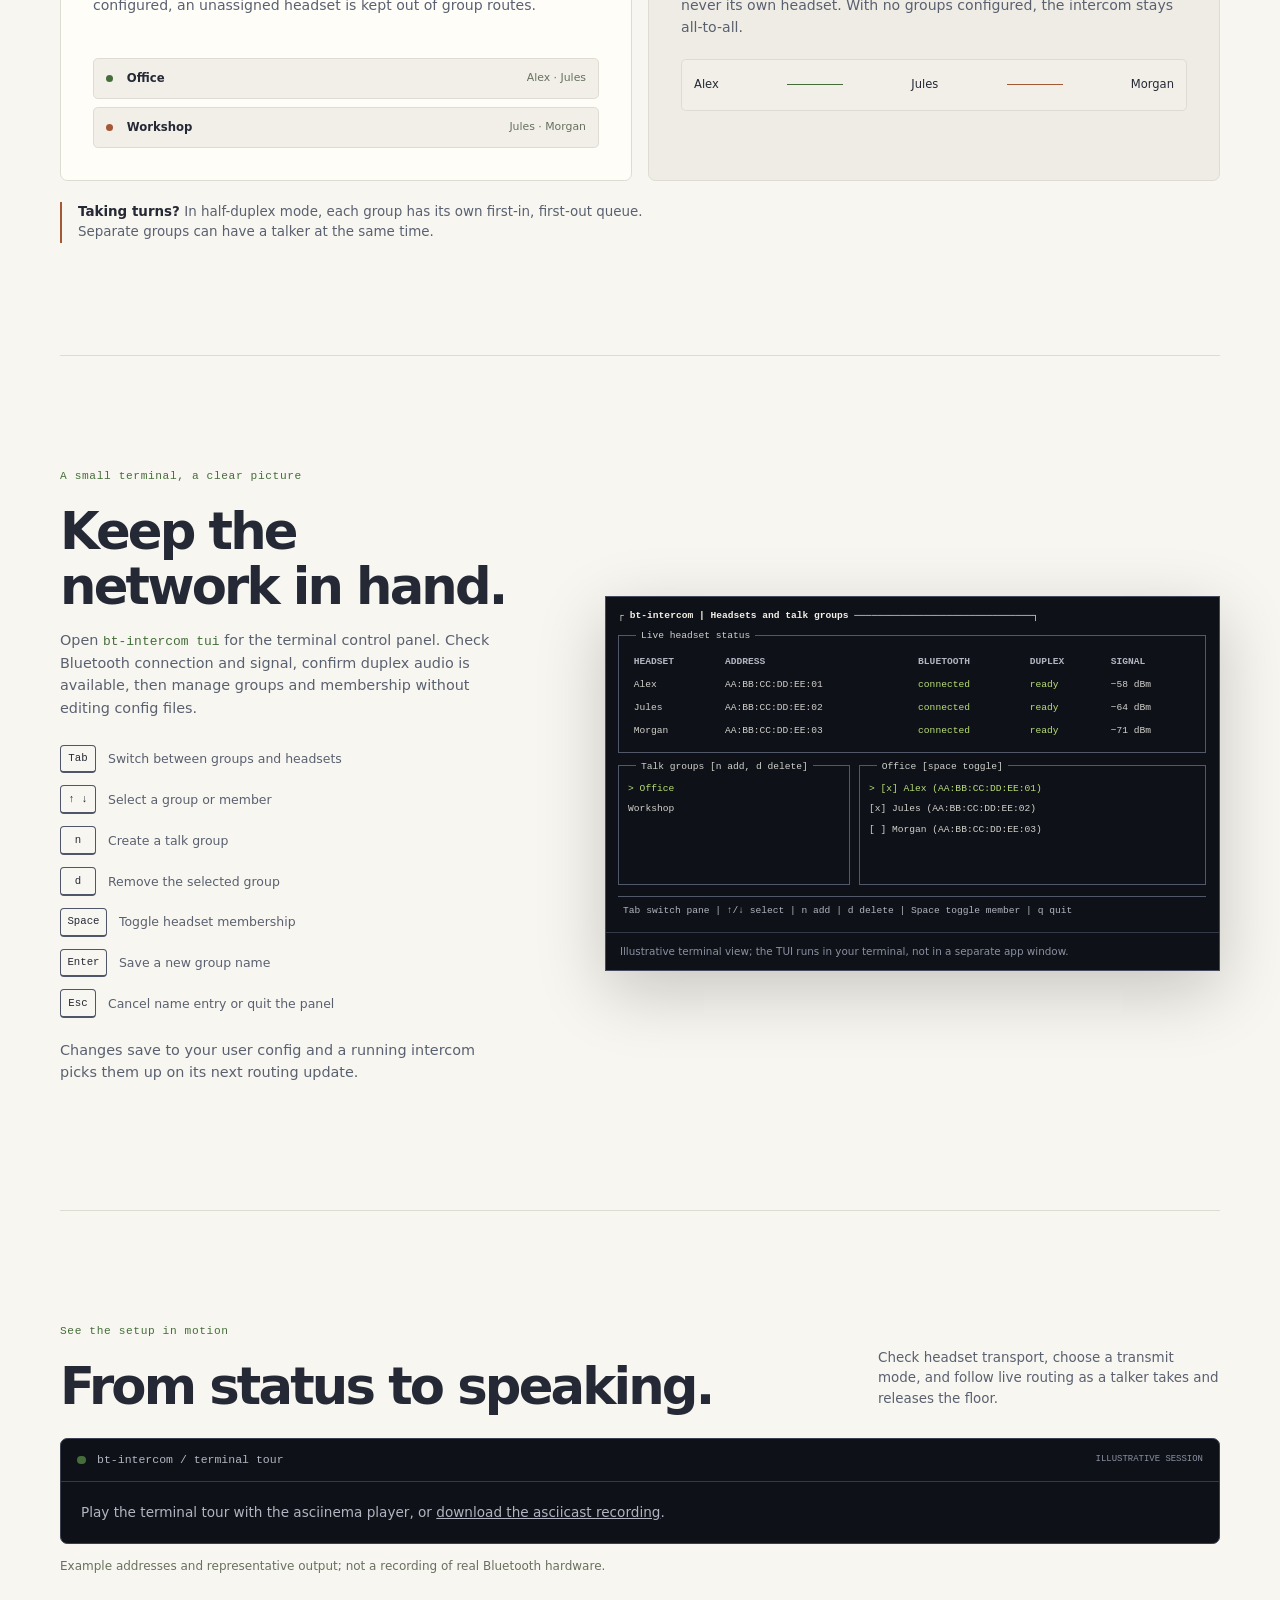
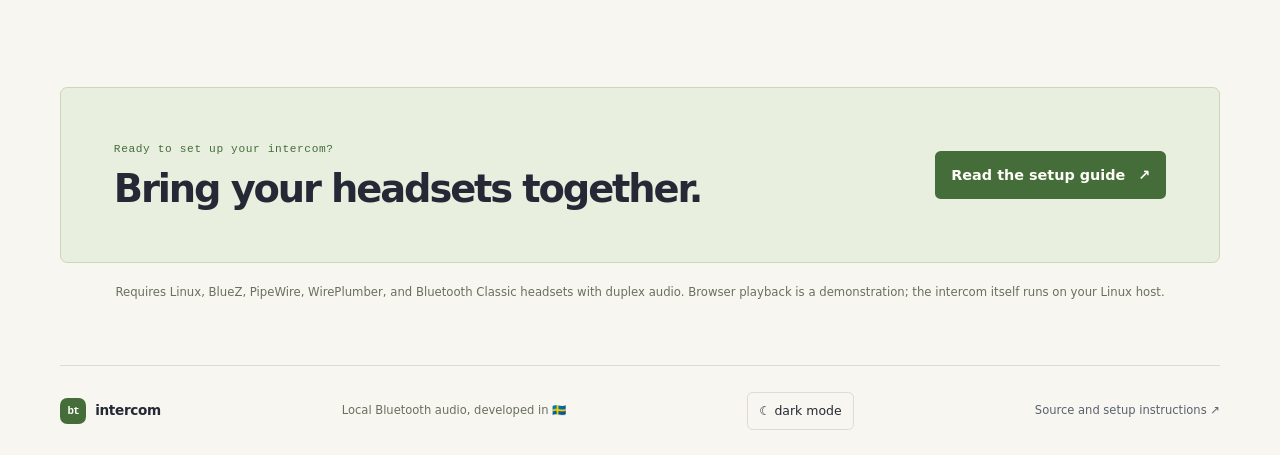
==== commit 290b9282: "Align page copy with tour Co-authored-by: phieri <12006381+phieri@users.noreply.github.com>" ====
--- a/docs/index.html
+++ b/docs/index.html
@@ -5,7 +5,7 @@
     <meta name="viewport" content="width=device-width, initial-scale=1">
     <meta name="color-scheme" content="light dark">
     <meta name="theme-color" content="#171923">
-    <meta name="description" content="A local Bluetooth headset intercom for Linux. Set up talk groups, manage them in the terminal control panel, and choose full- or half-duplex conversation.">
+    <meta name="description" content="A local Bluetooth headset intercom for Linux. Check headset audio, manage talk groups, and choose full- or half-duplex conversation.">
     <title>bt-intercom · Your headsets, in conversation</title>
     <link rel="preload" href="demo.cast" as="fetch" crossorigin>
     <script src="script.js"></script>
@@ -144,8 +144,8 @@
 
       <section class="section demo-section" id="demo" aria-labelledby="demo-title">
         <div class="demo-heading">
-          <div><p class="eyebrow">See the setup in motion</p><h2 id="demo-title">From pairing to talking.</h2></div>
-          <p>Follow the command-line workflow: check duplex audio, start the intercom, and see how headset controls fit in.</p>
+          <div><p class="eyebrow">See the setup in motion</p><h2 id="demo-title">From status to speaking.</h2></div>
+          <p>Check headset transport, choose a transmit mode, and follow live routing as a talker takes and releases the floor.</p>
         </div>
         <div class="player-panel">
           <div class="panel-heading"><span class="dot" aria-hidden="true"></span><span>bt-intercom / terminal tour</span><span class="panel-label">ILLUSTRATIVE SESSION</span></div>
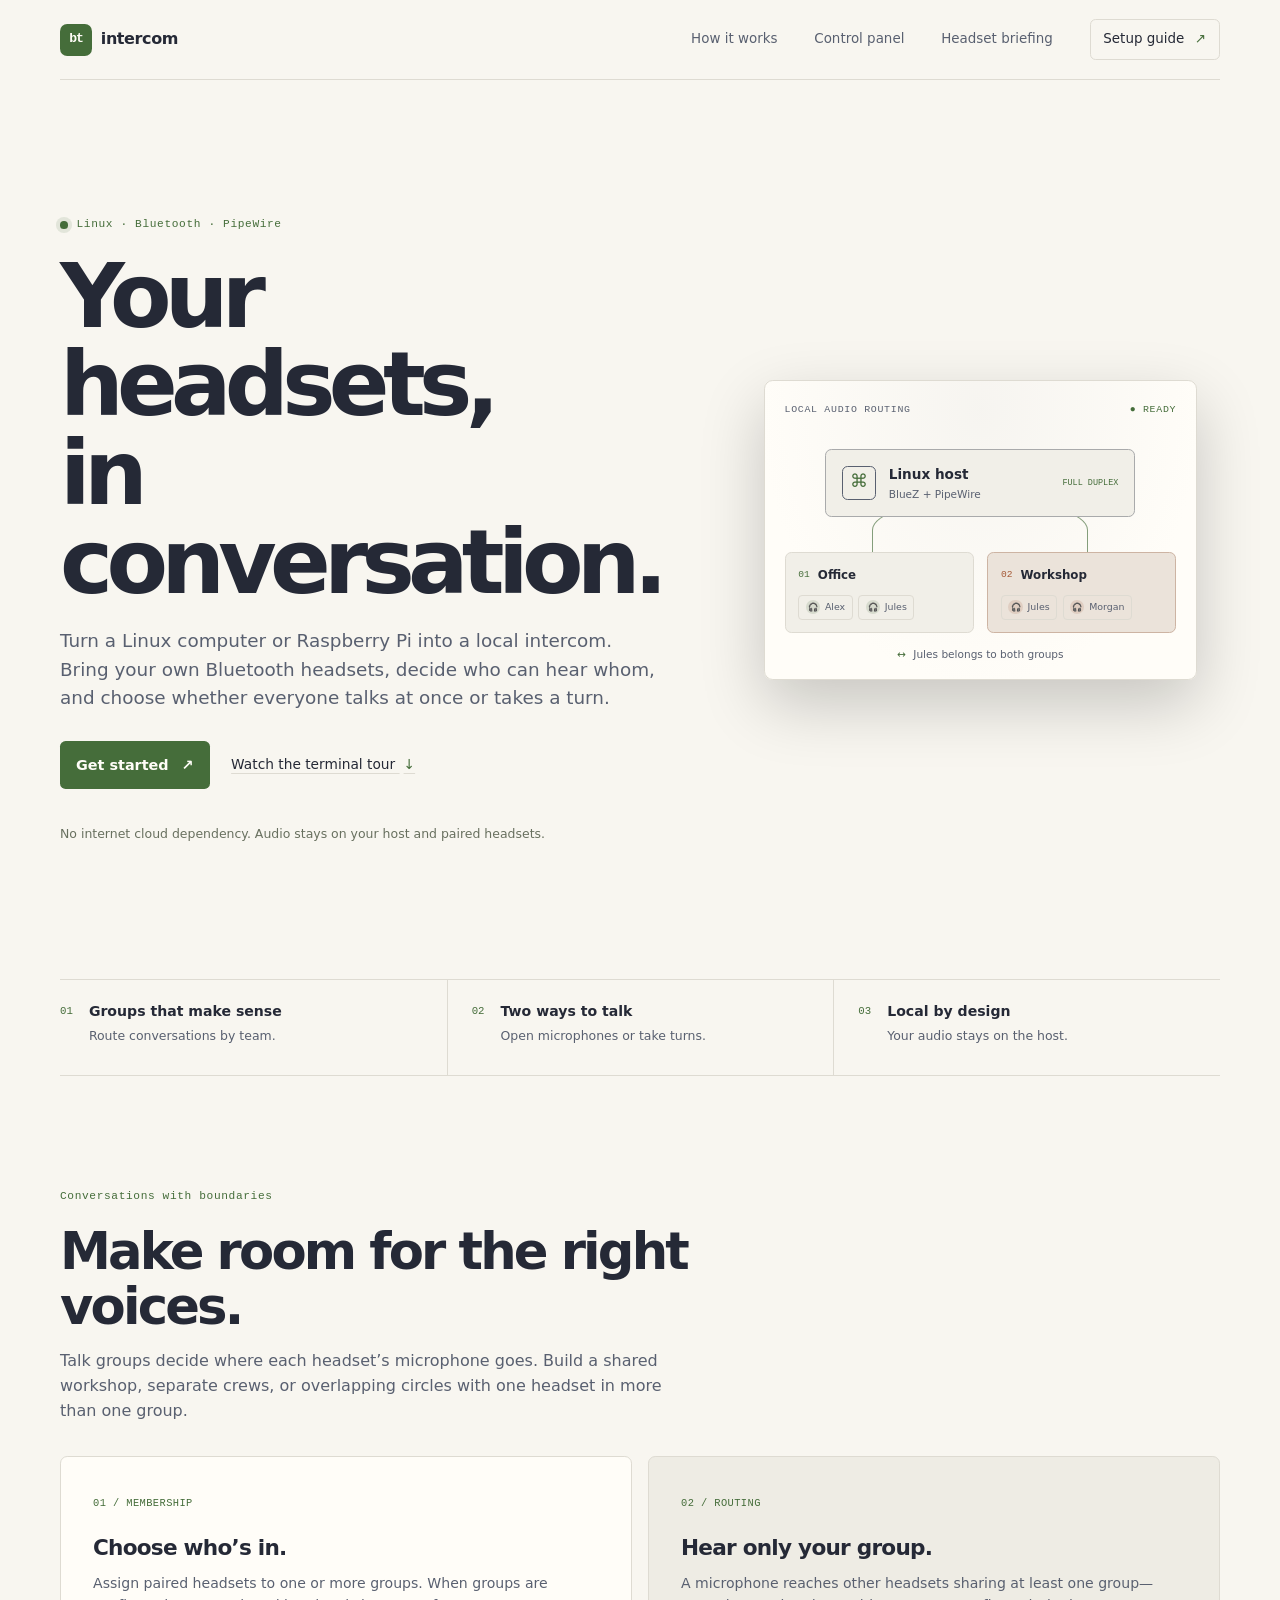
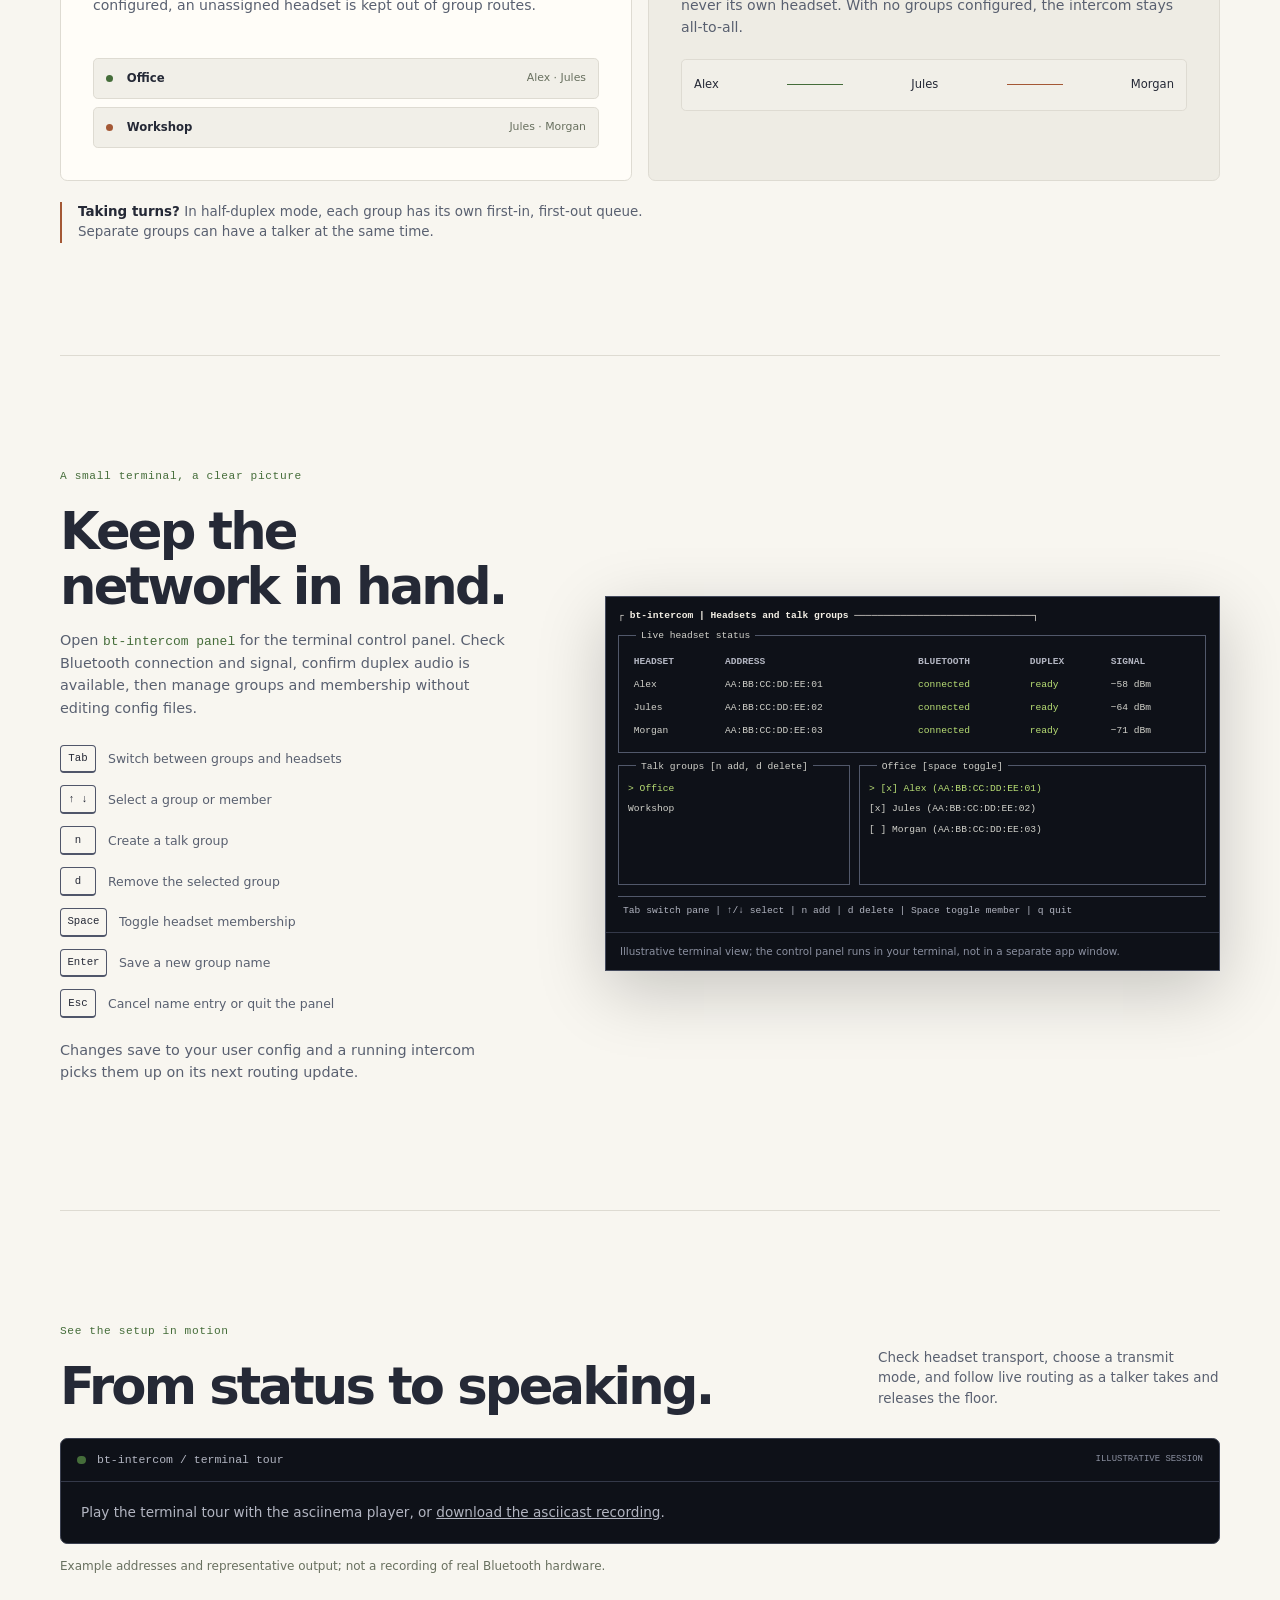
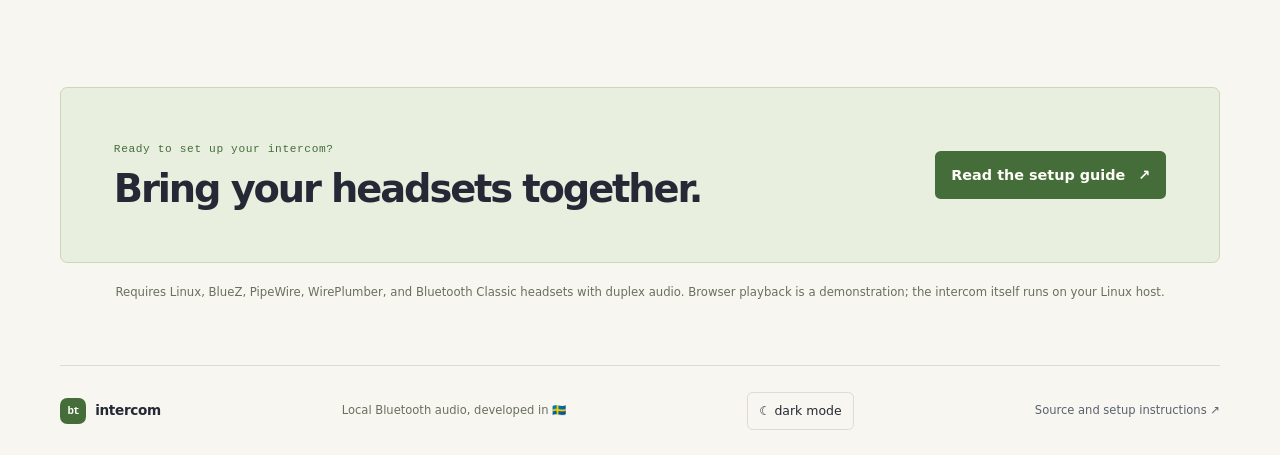
==== commit a90ba8c1: "Replace TUI CLI term with panel Co-authored-by: phieri <12006381+phieri@users.noreply.github.com>" ====
--- a/docs/index.html
+++ b/docs/index.html
@@ -97,7 +97,7 @@
         <div class="panel-copy">
           <p class="eyebrow">A small terminal, a clear picture</p>
           <h2 id="panel-title">Keep the network in hand.</h2>
-          <p>Open <code>bt-intercom tui</code> for the terminal control panel. Check Bluetooth connection and signal, confirm duplex audio is available, then manage groups and membership without editing config files.</p>
+          <p>Open <code>bt-intercom panel</code> for the terminal control panel. Check Bluetooth connection and signal, confirm duplex audio is available, then manage groups and membership without editing config files.</p>
           <ul class="key-list">
             <li><kbd>Tab</kbd><span>Switch between groups and headsets</span></li>
             <li><kbd>↑ ↓</kbd><span>Select a group or member</span></li>
@@ -138,7 +138,7 @@
             </div>
             <div class="tui-footer">Tab switch pane | ↑/↓ select | n add | d delete | Space toggle member | q quit</div>
           </div>
-          <p class="tui-caption">Illustrative terminal view; the TUI runs in your terminal, not in a separate app window.</p>
+          <p class="tui-caption">Illustrative terminal view; the control panel runs in your terminal, not in a separate app window.</p>
         </div>
       </section>
 
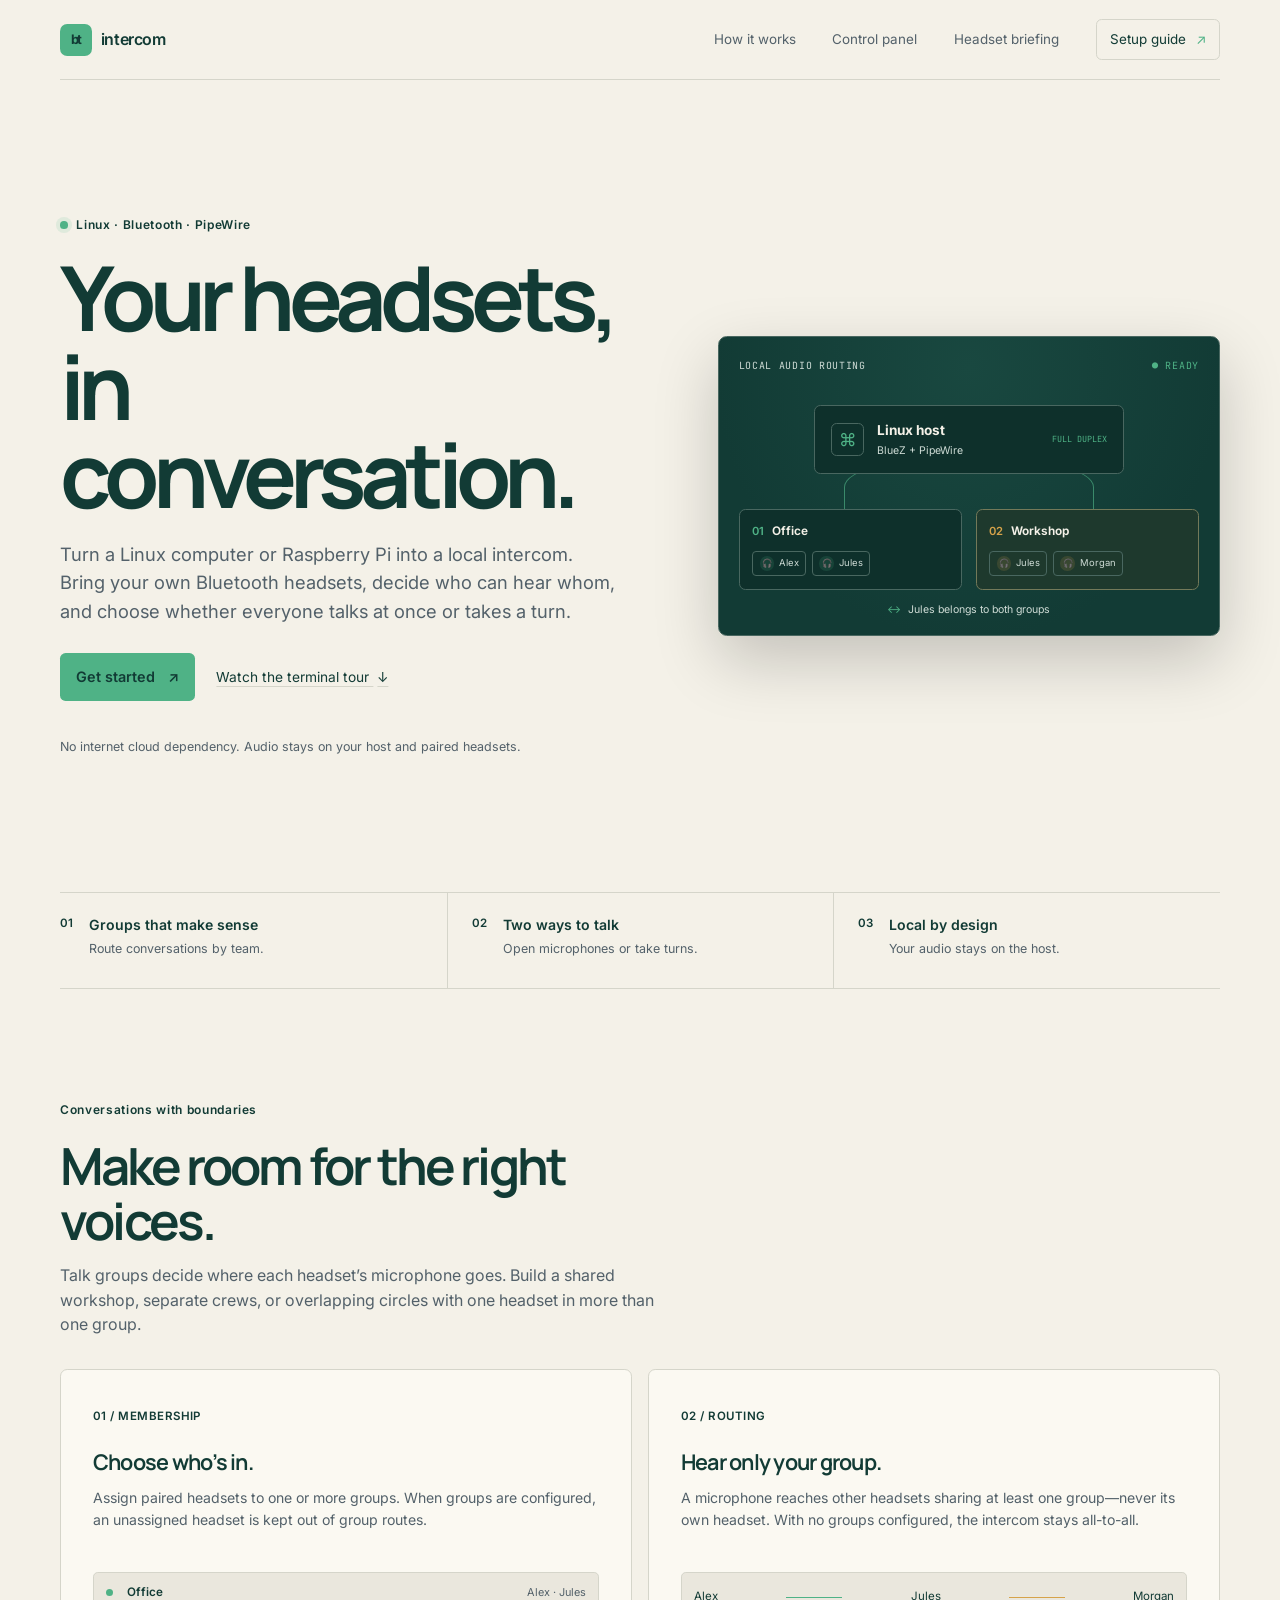
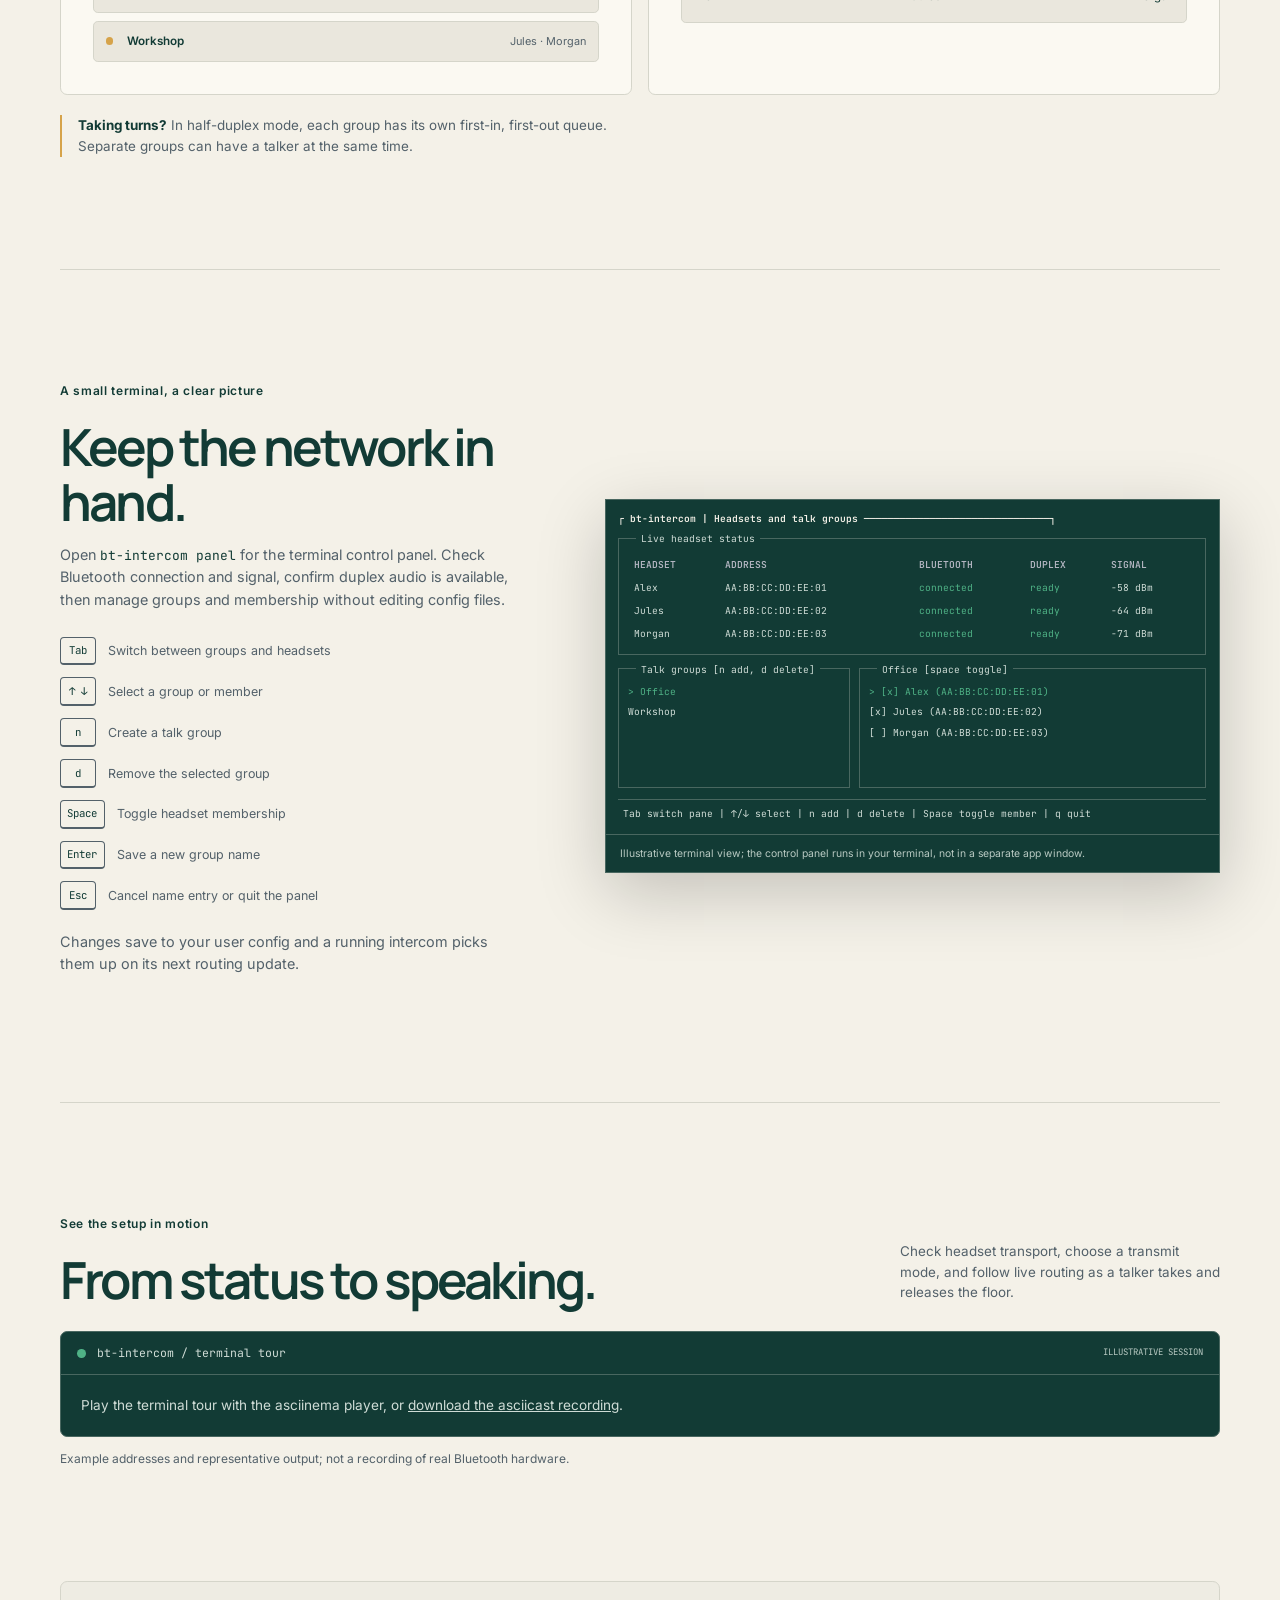
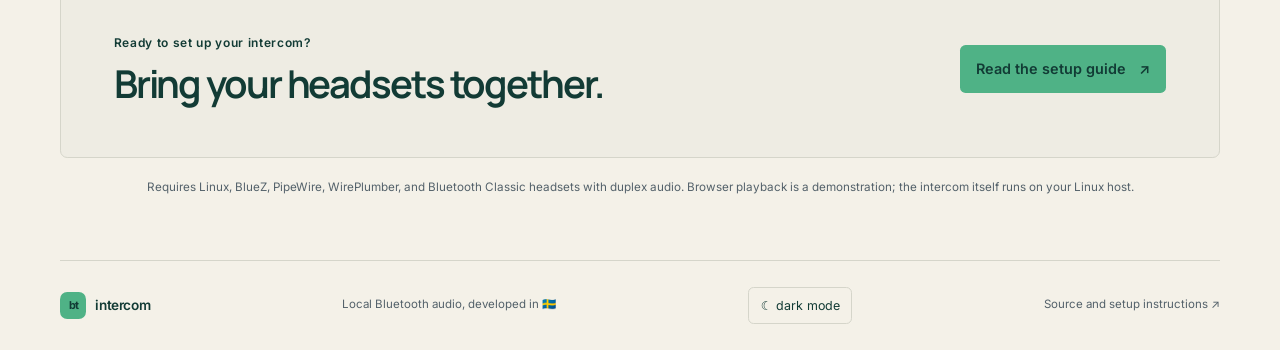
==== commit 9f3ce151: "Refresh website palette and typography Co-authored-by: phieri <12006381+phieri@users.noreply.github." ====
--- a/docs/index.html
+++ b/docs/index.html
@@ -4,10 +4,13 @@
     <meta charset="utf-8">
     <meta name="viewport" content="width=device-width, initial-scale=1">
     <meta name="color-scheme" content="light dark">
-    <meta name="theme-color" content="#171923">
+    <meta name="theme-color" content="#123B35">
     <meta name="description" content="A local Bluetooth headset intercom for Linux. Check headset audio, manage talk groups, and choose full- or half-duplex conversation.">
     <title>bt-intercom · Your headsets, in conversation</title>
     <link rel="preload" href="demo.cast" as="fetch" crossorigin>
+    <link rel="preconnect" href="https://fonts.googleapis.com">
+    <link rel="preconnect" href="https://fonts.gstatic.com" crossorigin>
+    <link href="https://fonts.googleapis.com/css2?family=Inter:wght@400;500;600&family=JetBrains+Mono:wght@400;500;600&family=Manrope:wght@600;700&display=swap" rel="stylesheet">
     <script src="script.js"></script>
     <link rel="stylesheet" href="vendor/asciinema-player.css">
     <link rel="stylesheet" href="style.css">
--- a/docs/style.css
+++ b/docs/style.css
@@ -1,22 +1,45 @@
 :root {
   color-scheme: dark;
-  --ink: #171923;
-  --ink-raised: #222634;
-  --paper: #f4f0e6;
-  --muted: #b2b5c1;
-  --line: #3b4050;
-  --mint: #b9df75;
-  --orange: #e99a77;
-  --night: #0e1118;
-  --quiet: #8b90a0;
-  --surface-inset: #1b202c;
-  --inset-line: #3a4050;
-  --accent-ink: #171923;
-  --mint-hover: #d0ee9d;
-  --mono: "SFMono-Regular", Consolas, "Liberation Mono", monospace;
-  font-family: Inter, ui-sans-serif, system-ui, -apple-system, BlinkMacSystemFont, "Segoe UI", sans-serif;
-  color: var(--paper);
-  background: var(--ink);
+  --color-forest: #123B35;
+  --color-linen: #F4F1E8;
+  --color-moss: #4FB286;
+  --color-amber: #D6A34A;
+  --color-slate: #53616A;
+  --color-background: var(--color-forest);
+  --color-surface: #194840;
+  --color-surface-raised: #1B4A41;
+  --color-surface-inset: #0E302B;
+  --color-text: var(--color-linen);
+  --color-text-muted: #CFDCD6;
+  --color-text-subtle: #B8C9C2;
+  --color-border: #496760;
+  --color-accent: var(--color-moss);
+  --color-accent-foreground: var(--color-moss);
+  --color-on-accent: var(--color-forest);
+  --color-info: var(--color-amber);
+  --color-focus: var(--color-moss);
+  --color-code: var(--color-moss);
+  --font-body: Inter, ui-sans-serif, system-ui, -apple-system, BlinkMacSystemFont, "Segoe UI", sans-serif;
+  --font-display: Manrope, Inter, ui-sans-serif, system-ui, sans-serif;
+  --font-mono: "JetBrains Mono", "SFMono-Regular", Consolas, "Liberation Mono", monospace;
+  --ink: var(--color-background);
+  --ink-raised: var(--color-surface-raised);
+  --paper: var(--color-text);
+  --muted: var(--color-text-muted);
+  --line: var(--color-border);
+  --mint: var(--color-accent);
+  --orange: var(--color-info);
+  --night: #0B2925;
+  --quiet: var(--color-text-subtle);
+  --surface-inset: var(--color-surface-inset);
+  --inset-line: var(--color-border);
+  --accent-ink: var(--color-on-accent);
+  --accent-text: var(--color-accent-foreground);
+  --mint-hover: #63C395;
+  --mono: var(--font-mono);
+  font-family: var(--font-body);
+  color: var(--color-text);
+  background: var(--color-background);
   font-synthesis: none;
   text-rendering: optimizeLegibility;
 }
@@ -24,54 +47,54 @@
 html { scroll-behavior: smooth; }
 body { margin: 0; line-height: 1.55; }
 a { color: inherit; }
-a:hover { color: var(--mint); }
-a:focus-visible, button:focus-visible { outline: 2px solid var(--mint); outline-offset: 4px; }
+a:hover { color: var(--accent-text); }
+a:focus-visible, button:focus-visible { outline: 2px solid var(--color-focus); outline-offset: 4px; }
 .skip { position: absolute; top: 0; left: -9999px; z-index: 2; padding: .75rem 1rem; background: var(--paper); color: var(--ink); }
 .skip:focus { left: 1rem; }
 .site-header, main, footer { width: min(100% - 3rem, 1160px); margin-inline: auto; }
 .site-header { display: flex; align-items: center; justify-content: space-between; min-height: 80px; border-bottom: 1px solid var(--line); }
-.wordmark { display: inline-flex; align-items: center; gap: .55rem; color: var(--paper); text-decoration: none; font-size: 1rem; font-weight: 750; letter-spacing: -.025em; }
-.wordmark-mark { display: grid; width: 2rem; height: 2rem; place-items: center; border-radius: .45rem; background: var(--mint); color: var(--accent-ink); font-family: var(--mono); font-size: .82rem; letter-spacing: -.08em; }
+.wordmark { display: inline-flex; align-items: center; gap: .55rem; color: var(--paper); text-decoration: none; font-size: 1rem; font-weight: 600; letter-spacing: -.025em; }
+.wordmark-mark { display: grid; width: 2rem; height: 2rem; place-items: center; border-radius: .45rem; background: var(--mint); color: var(--accent-ink); font-size: .82rem; font-weight: 700; letter-spacing: -.08em; }
 .site-header nav { display: flex; align-items: center; gap: clamp(1rem, 3vw, 2.3rem); }
 .site-header nav a { color: var(--muted); font-size: .84rem; text-decoration: none; }
 .site-header nav a:hover { color: var(--paper); }
 .site-header nav .nav-cta { padding: .55rem .8rem; border: 1px solid var(--line); border-radius: .35rem; color: var(--paper); }
 .site-header nav .nav-cta span { padding-left: .4rem; color: var(--mint); }
 .theme-toggle { padding: .5rem .7rem; border: 1px solid var(--line); border-radius: .35rem; background: transparent; color: var(--paper); font: inherit; font-size: .78rem; cursor: pointer; }
-.theme-toggle:hover { border-color: var(--mint); color: var(--mint); }
+.theme-toggle:hover { border-color: var(--accent-text); color: var(--accent-text); }
 .hero { display: grid; grid-template-columns: 1.05fr .95fr; align-items: center; gap: clamp(3rem, 8vw, 7rem); padding-block: clamp(4.5rem, 10vw, 8rem); }
 .hero-copy { padding-block: .5rem; }
-.eyebrow { display: flex; align-items: center; gap: .55rem; margin: 0 0 1.15rem; color: var(--mint); font-family: var(--mono); font-size: .7rem; letter-spacing: .055em; }
+.eyebrow { display: flex; align-items: center; gap: .55rem; margin: 0 0 1.15rem; color: var(--accent-text); font-size: .75rem; font-weight: 600; letter-spacing: .055em; }
 .status-light { width: .48rem; height: .48rem; border-radius: 50%; background: var(--mint); box-shadow: 0 0 0 4px color-mix(in srgb, var(--mint) 12%, transparent); }
 h1, h2, h3, p { margin-top: 0; }
-h1 { max-width: 11ch; margin-bottom: 1.3rem; font-size: clamp(3.3rem, 7vw, 6.4rem); font-weight: 650; letter-spacing: -.075em; line-height: .99; }
+h1 { max-width: 11ch; margin-bottom: 1.3rem; font-family: var(--font-display); font-size: clamp(3.3rem, 7vw, 6.4rem); font-weight: 700; letter-spacing: -.075em; line-height: .99; }
 .hero-intro { max-width: 51ch; margin-bottom: 1.75rem; color: var(--muted); font-size: clamp(1rem, 1.5vw, 1.15rem); }
 .hero-actions { display: flex; align-items: center; flex-wrap: wrap; gap: 1.35rem; }
-.button { display: inline-flex; align-items: center; justify-content: center; gap: .8rem; min-height: 3rem; padding: .7rem 1rem; border-radius: .35rem; text-decoration: none; font-size: .9rem; font-weight: 700; }
+.button { display: inline-flex; align-items: center; justify-content: center; gap: .8rem; min-height: 3rem; padding: .7rem 1rem; border-radius: .35rem; text-decoration: none; font-size: .9rem; font-weight: 600; }
 .button-primary { background: var(--mint); color: var(--accent-ink); }
 .button-primary:hover { background: var(--mint-hover); color: var(--accent-ink); }
 .text-link { color: var(--paper); font-size: .86rem; text-decoration-color: var(--line); text-underline-offset: .25rem; }
-.text-link span { padding-left: .25rem; color: var(--mint); }
+.text-link span { padding-left: .25rem; color: var(--accent-text); }
 .hero-footnote { margin: 2.2rem 0 0; color: var(--quiet); font-size: .78rem; }
-.signal-board { --board-text: var(--paper); --board-muted: var(--muted); --board-mint: var(--mint); --board-orange: var(--orange); position: relative; min-width: 0; padding: 1.3rem 1.25rem 1rem; border: 1px solid var(--inset-line); border-radius: .55rem; background: radial-gradient(ellipse at 50% 10%, color-mix(in srgb, var(--ink-raised), var(--paper) 4%) 0%, var(--ink-raised) 72%); box-shadow: 0 24px 65px #0003; color: var(--board-text); }
+.signal-board { --board-text: #F4F1E8; --board-muted: #CFDCD6; --board-mint: #4FB286; --board-orange: #D6A34A; --board-inset: #0E302B; --board-border: #496760; position: relative; min-width: 0; padding: 1.3rem 1.25rem 1rem; border: 1px solid var(--board-border); border-radius: .55rem; background: radial-gradient(ellipse at 50% 10%, #194840 0%, #123B35 72%); box-shadow: 0 24px 65px #0003; color: var(--board-text); }
 .board-topline { display: flex; justify-content: space-between; gap: .8rem; color: var(--board-muted); font-family: var(--mono); font-size: .62rem; letter-spacing: .07em; }
 .live-indicator { color: var(--board-mint); white-space: nowrap; }
-.host-node { position: relative; z-index: 1; display: flex; align-items: center; gap: .8rem; width: min(100%, 310px); margin: 2rem auto 0; padding: .85rem 1rem; border: 1px solid color-mix(in srgb, var(--line), var(--muted) 40%); border-radius: .4rem; background: var(--surface-inset); }
-.host-symbol { display: grid; width: 2.1rem; height: 2.1rem; place-items: center; border: 1px solid var(--muted); border-radius: .35rem; color: var(--board-mint); font-family: var(--mono); font-size: 1.1rem; }
+.host-node { position: relative; z-index: 1; display: flex; align-items: center; gap: .8rem; width: min(100%, 310px); margin: 2rem auto 0; padding: .85rem 1rem; border: 1px solid var(--board-border); border-radius: .4rem; background: var(--board-inset); }
+.host-symbol { display: grid; width: 2.1rem; height: 2.1rem; place-items: center; border: 1px solid var(--board-border); border-radius: .35rem; color: var(--board-mint); font-size: 1.1rem; }
 .host-node strong, .host-node small { display: block; }
 .host-node strong { font-size: .85rem; }
 .host-node small { margin-top: .1rem; color: var(--board-muted); font-size: .66rem; }
 .host-mode { margin-left: auto; color: var(--board-mint); font-family: var(--mono); font-size: .53rem; white-space: nowrap; }
 .signal-lines { position: absolute; top: 7.35rem; left: 25%; width: 50%; height: 4rem; border: solid var(--board-mint); border-width: 1px 1px 0; border-radius: 50% 50% 0 0; opacity: .65; }
 .group-nodes { position: relative; z-index: 1; display: grid; grid-template-columns: 1fr 1fr; gap: .85rem; margin-top: 2.2rem; }
-.group-node { padding: .8rem; border: 1px solid var(--inset-line); border-radius: .4rem; background: var(--surface-inset); }
-.group-node-alt { border-color: color-mix(in srgb, var(--inset-line), var(--board-orange) 30%); background: color-mix(in srgb, var(--surface-inset), var(--board-orange) 8%); }
+.group-node { padding: .8rem; border: 1px solid var(--board-border); border-radius: .4rem; background: var(--board-inset); }
+.group-node-alt { border-color: color-mix(in srgb, var(--board-border), var(--board-orange) 30%); background: color-mix(in srgb, var(--board-inset), var(--board-orange) 8%); }
 .group-heading { display: flex; align-items: center; gap: .5rem; margin-bottom: .65rem; }
-.group-heading > span { color: var(--board-mint); font-family: var(--mono); font-size: .6rem; }
+.group-heading > span { color: var(--board-mint); font-size: .7rem; font-weight: 600; }
 .group-node-alt .group-heading > span { color: var(--board-orange); }
 .group-heading strong { font-size: .74rem; font-weight: 650; }
 .headset-list { display: flex; flex-wrap: wrap; gap: .35rem; }
-.headset-chip { display: inline-flex; align-items: center; gap: .3rem; padding: .25rem .4rem; border: 1px solid var(--inset-line); border-radius: .25rem; color: var(--board-muted); font-size: .59rem; }
+.headset-chip { display: inline-flex; align-items: center; gap: .3rem; padding: .25rem .4rem; border: 1px solid var(--board-border); border-radius: .25rem; color: var(--board-muted); font-size: .59rem; }
 .headset-chip b { display: grid; width: .9rem; height: .9rem; place-items: center; border-radius: 50%; background: color-mix(in srgb, var(--board-mint) 15%, transparent); color: var(--board-mint); font-size: .52rem; }
 .group-node-alt .headset-chip b { background: color-mix(in srgb, var(--board-orange) 15%, transparent); color: var(--board-orange); }
 .board-caption { margin: .8rem 0 0; color: var(--board-muted); text-align: center; font-size: .66rem; }
@@ -80,18 +103,18 @@
 .feature-band > div { display: flex; align-items: flex-start; gap: 1rem; min-height: 95px; padding: 1.3rem 1.5rem; }
 .feature-band > div:first-child { padding-left: 0; }
 .feature-band > div + div { border-left: 1px solid var(--line); }
-.feature-number { padding-top: .1rem; color: var(--mint); font-family: var(--mono); font-size: .67rem; }
+.feature-number { padding-top: .1rem; color: var(--accent-text); font-size: .72rem; font-weight: 600; }
 .feature-band p { margin: 0; color: var(--muted); font-size: .78rem; }
-.feature-band strong { display: inline-block; margin-bottom: .2rem; color: var(--paper); font-size: .88rem; font-weight: 650; }
+.feature-band strong { display: inline-block; margin-bottom: .2rem; color: var(--paper); font-size: .88rem; font-weight: 600; }
 .section { padding-block: clamp(4.5rem, 9vw, 7rem); }
 .section-heading { max-width: 660px; }
-.section-heading h2, .panel-copy h2, .demo-heading h2, .start-banner h2 { margin-bottom: .9rem; font-size: clamp(2rem, 4vw, 3.3rem); font-weight: 620; letter-spacing: -.055em; line-height: 1.08; }
+.section-heading h2, .panel-copy h2, .demo-heading h2, .start-banner h2 { margin-bottom: .9rem; font-family: var(--font-display); font-size: clamp(2rem, 4vw, 3.3rem); font-weight: 650; letter-spacing: -.055em; line-height: 1.08; }
 .section-heading > p:last-child { max-width: 62ch; margin-bottom: 2rem; color: var(--muted); }
 .group-explainer { display: grid; grid-template-columns: 1fr 1fr; gap: 1rem; }
 .group-card { min-width: 0; padding: clamp(1.3rem, 3vw, 2rem); border: 1px solid var(--line); border-radius: .45rem; background: var(--ink-raised); }
-.group-card-dark { background: #1c202b; }
-.card-index { color: var(--mint); font-family: var(--mono); font-size: .65rem; letter-spacing: .04em; }
-.group-card h3 { margin: 1.1rem 0 .55rem; font-size: 1.35rem; font-weight: 620; letter-spacing: -.035em; }
+.group-card-dark { background: var(--ink-raised); }
+.card-index { color: var(--accent-text); font-size: .72rem; font-weight: 600; letter-spacing: .04em; }
+.group-card h3 { margin: 1.1rem 0 .55rem; font-family: var(--font-display); font-size: 1.35rem; font-weight: 650; letter-spacing: -.035em; }
 .group-card > p { min-height: 4rem; margin-bottom: 1.3rem; color: var(--muted); font-size: .88rem; }
 .mini-group-list { display: grid; gap: .5rem; }
 .mini-group-list > div { display: grid; grid-template-columns: .65rem 1fr auto; align-items: center; gap: .65rem; padding: .65rem .75rem; border: 1px solid var(--inset-line); border-radius: .3rem; background: var(--surface-inset); font-size: .73rem; }
@@ -109,34 +132,34 @@
 .mode-note strong { color: var(--paper); }
 .panel-section { display: grid; grid-template-columns: .85fr 1.15fr; align-items: center; gap: clamp(2.5rem, 7vw, 6rem); border-top: 1px solid var(--line); }
 .panel-copy > p:not(.eyebrow) { max-width: 52ch; color: var(--muted); font-size: .9rem; }
-code { color: var(--mint); font-family: var(--mono); font-size: .9em; }
+code { color: var(--color-code); font-family: var(--mono); font-size: .9em; }
 .key-list { display: grid; gap: .75rem; margin: 1.6rem 0 1.3rem; padding: 0; list-style: none; }
 .key-list li { display: flex; align-items: center; gap: .75rem; color: var(--muted); font-size: .78rem; }
-kbd { display: inline-grid; min-width: 2.25rem; min-height: 1.8rem; place-items: center; padding-inline: .4rem; border: 1px solid #50566a; border-bottom-width: 2px; border-radius: .25rem; color: var(--paper); font-family: var(--mono); font-size: .67rem; }
+kbd { display: inline-grid; min-width: 2.25rem; min-height: 1.8rem; place-items: center; padding-inline: .4rem; border: 1px solid var(--color-slate); border-bottom-width: 2px; border-radius: .25rem; color: var(--paper); font-family: var(--mono); font-size: .67rem; }
 .panel-copy .panel-update { color: var(--quiet); font-size: .75rem; }
-.tui-card { overflow: hidden; border: 1px solid #454b5d; background: var(--night); box-shadow: 0 20px 65px #0003; }
-.tui-screen { padding: .8rem; color: #d2d2cb; font-family: var(--mono); font-size: clamp(.48rem, .75vw, .65rem); }
+.tui-card { --mint: #4FB286; --paper: #F4F1E8; --muted: #CFDCD6; --quiet: #B8C9C2; --color-text-muted: #CFDCD6; overflow: hidden; border: 1px solid #496760; background: var(--night); box-shadow: 0 20px 65px #0003; }
+.tui-screen { padding: .8rem; color: var(--color-text-muted); font-family: var(--mono); font-size: clamp(.48rem, .75vw, .65rem); }
 .tui-title { overflow: hidden; margin-bottom: .65rem; color: var(--paper); font-weight: 600; text-overflow: ellipsis; white-space: nowrap; }
-.tui-status, .tui-pane { min-width: 0; border: 1px solid #51586a; }
+.tui-status, .tui-pane { min-width: 0; border: 1px solid #496760; }
 .tui-status { padding: .55rem; }
-.tui-box-title { overflow: hidden; margin: -.95rem 0 .45rem .5rem; padding-inline: .3rem; width: fit-content; max-width: calc(100% - .75rem); background: var(--night); color: #d2d2cb; text-overflow: ellipsis; white-space: nowrap; }
+.tui-box-title { overflow: hidden; margin: -.95rem 0 .45rem .5rem; padding-inline: .3rem; width: fit-content; max-width: calc(100% - .75rem); background: var(--night); color: var(--color-text-muted); text-overflow: ellipsis; white-space: nowrap; }
 .tui-status table { width: 100%; border-collapse: collapse; text-align: left; }
 .tui-status th { color: #b2b5c1; font-weight: 600; }
 .tui-status th, .tui-status td { padding: .25rem .35rem; white-space: nowrap; }
-.tui-status td:nth-child(3), .tui-status td:nth-child(4) { color: var(--mint); }
+.tui-status td:nth-child(3), .tui-status td:nth-child(4) { color: #4FB286; }
 .tui-lower { display: grid; grid-template-columns: 2fr 3fr; gap: .6rem; margin-top: .8rem; }
 .tui-pane { min-height: 7.5rem; padding: .55rem; }
 .tui-pane p { overflow: hidden; margin: .35rem 0; text-overflow: ellipsis; white-space: nowrap; }
 .tui-pane .tui-selected, .tui-pane .tui-member { color: var(--mint); }
-.tui-footer { overflow: hidden; margin-top: .65rem; padding: .45rem .3rem 0; border-top: 1px solid #51586a; color: #b2b5c1; text-overflow: ellipsis; white-space: nowrap; }
-.tui-caption { margin: 0; padding: .65rem .9rem; border-top: 1px solid #343949; color: #8b90a0; font-size: .65rem; }
+.tui-footer { overflow: hidden; margin-top: .65rem; padding: .45rem .3rem 0; border-top: 1px solid #496760; color: var(--muted); text-overflow: ellipsis; white-space: nowrap; }
+.tui-caption { margin: 0; padding: .65rem .9rem; border-top: 1px solid #496760; color: var(--quiet); font-size: .65rem; }
 .demo-section { border-top: 1px solid var(--line); }
 .demo-heading { display: flex; align-items: end; justify-content: space-between; gap: 2rem; margin-bottom: 1.5rem; }
 .demo-heading h2 { margin-bottom: 0; }
 .demo-heading > p { max-width: 40ch; margin: 0 0 .25rem; color: var(--muted); font-size: .84rem; }
-.player-panel { overflow: hidden; border: 1px solid #3b4050; border-radius: .45rem; background: #0e1118; }
-.panel-heading { display: flex; min-width: 0; align-items: center; gap: .7rem; padding: .75rem 1rem; border-bottom: 1px solid #343949; color: #b2b5c1; font-family: var(--mono); font-size: .72rem; }
-.panel-label { margin-left: auto; color: #8b90a0; font-size: .56rem; white-space: nowrap; }
+.player-panel { --muted: #CFDCD6; --quiet: #B8C9C2; overflow: hidden; border: 1px solid #496760; border-radius: .45rem; background: var(--night); }
+.panel-heading { display: flex; min-width: 0; align-items: center; gap: .7rem; padding: .75rem 1rem; border-bottom: 1px solid #496760; color: var(--muted); font-family: var(--mono); font-size: .72rem; }
+.panel-label { margin-left: auto; color: var(--quiet); font-size: .56rem; white-space: nowrap; }
 .dot { width: .55rem; height: .55rem; border-radius: 50%; background: var(--mint); }
 #player { min-width: 0; max-width: 100%; overflow: hidden; }
 #player > p { margin: 0; padding: 1.25rem; color: var(--muted); font-size: .85rem; }
@@ -144,7 +167,7 @@
 .sr-only { position: absolute; width: 1px; height: 1px; padding: 0; margin: -1px; overflow: hidden; clip: rect(0, 0, 0, 0); white-space: pre; border: 0; }
 .note { margin: .8rem 0 0; color: var(--quiet); font-size: .75rem; }
 .note a { color: var(--muted); }
-.start-banner { display: flex; align-items: center; justify-content: space-between; gap: 2rem; padding: clamp(1.5rem, 5vw, 3.3rem); border: 1px solid #454b5d; border-radius: .45rem; background: #222a32; }
+.start-banner { display: flex; align-items: center; justify-content: space-between; gap: 2rem; padding: clamp(1.5rem, 5vw, 3.3rem); border: 1px solid var(--color-border); border-radius: .45rem; background: var(--color-surface); }
 .start-banner .eyebrow { margin-bottom: .6rem; }
 .start-banner h2 { margin: 0; font-size: clamp(1.7rem, 3vw, 2.5rem); }
 .start-banner .button { flex: 0 0 auto; }
@@ -209,45 +232,39 @@
 
 :root[data-theme="light"] {
   color-scheme: light;
-  --ink: #f8f6f0;
-  --ink-raised: #fffdf8;
-  --paper: #252936;
-  --muted: #596070;
-  --line: #dedbd2;
-  --mint: #456d3a;
-  --orange: #a45835;
-  --quiet: #68705f;
-  --surface-inset: #f1efe8;
-  --inset-line: #dedbd2;
-  --accent-ink: #fffdf8;
-  --mint-hover: #36592e;
+  --color-background: var(--color-linen);
+  --color-surface: #EEECE3;
+  --color-surface-raised: #FBF9F2;
+  --color-surface-inset: #EAE7DD;
+  --color-text: var(--color-forest);
+  --color-text-muted: var(--color-slate);
+  --color-text-subtle: var(--color-slate);
+  --color-border: #D5D5CA;
+  --color-accent-foreground: var(--color-forest);
+  --color-on-accent: var(--color-forest);
+  --color-focus: var(--color-forest);
+  --color-code: var(--color-forest);
+  --mint-hover: #63C395;
+  --night: #123B35;
 }
 @media (prefers-color-scheme: light) {
   :root:not([data-theme]) {
     color-scheme: light;
-    --ink: #f8f6f0;
-    --ink-raised: #fffdf8;
-    --paper: #252936;
-    --muted: #596070;
-    --line: #dedbd2;
-    --mint: #456d3a;
-    --orange: #a45835;
-    --quiet: #68705f;
-    --surface-inset: #f1efe8;
-    --inset-line: #dedbd2;
-    --accent-ink: #fffdf8;
-    --mint-hover: #36592e;
+    --color-background: var(--color-linen);
+    --color-surface: #EEECE3;
+    --color-surface-raised: #FBF9F2;
+    --color-surface-inset: #EAE7DD;
+    --color-text: var(--color-forest);
+    --color-text-muted: var(--color-slate);
+    --color-text-subtle: var(--color-slate);
+    --color-border: #D5D5CA;
+    --color-accent-foreground: var(--color-forest);
+    --color-on-accent: var(--color-forest);
+    --color-focus: var(--color-forest);
+    --color-code: var(--color-forest);
+    --mint-hover: #63C395;
+    --night: #123B35;
   }
-}
-:root[data-theme="light"] .group-card-dark { background: #eeece4; }
-:root[data-theme="light"] .start-banner { border-color: #cbd7bd; background: #e9efdf; }
-:root[data-theme="light"] .tui-card { --mint: #b9df75; --paper: #f4f0e6; --muted: #b2b5c1; }
-:root[data-theme="light"] .player-panel { --muted: #b2b5c1; }
-@media (prefers-color-scheme: light) {
-  :root:not([data-theme]) .group-card-dark { background: #eeece4; }
-  :root:not([data-theme]) .start-banner { border-color: #cbd7bd; background: #e9efdf; }
-  :root:not([data-theme]) .tui-card { --mint: #b9df75; --paper: #f4f0e6; --muted: #b2b5c1; }
-  :root:not([data-theme]) .player-panel { --muted: #b2b5c1; }
 }
 @media (max-width: 600px) {
   .theme-toggle { padding: .42rem .5rem; font-size: .68rem; }
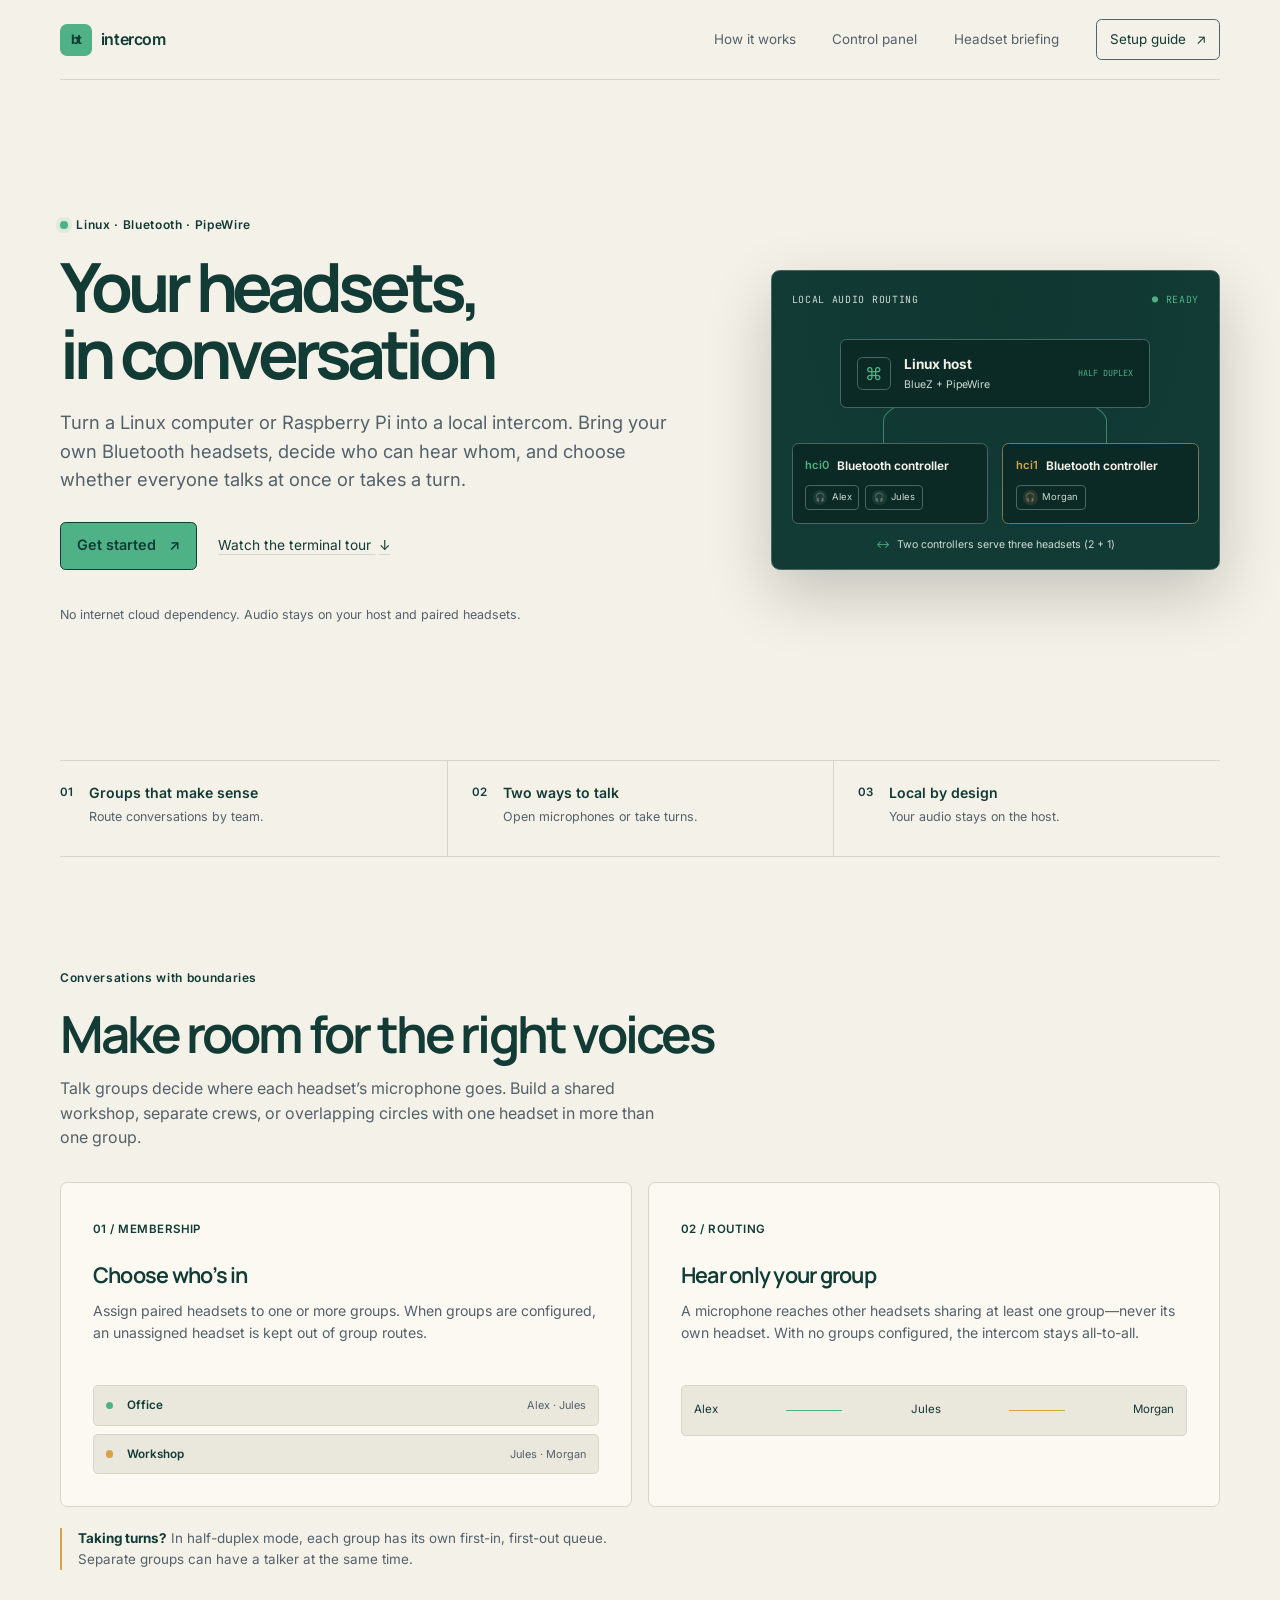
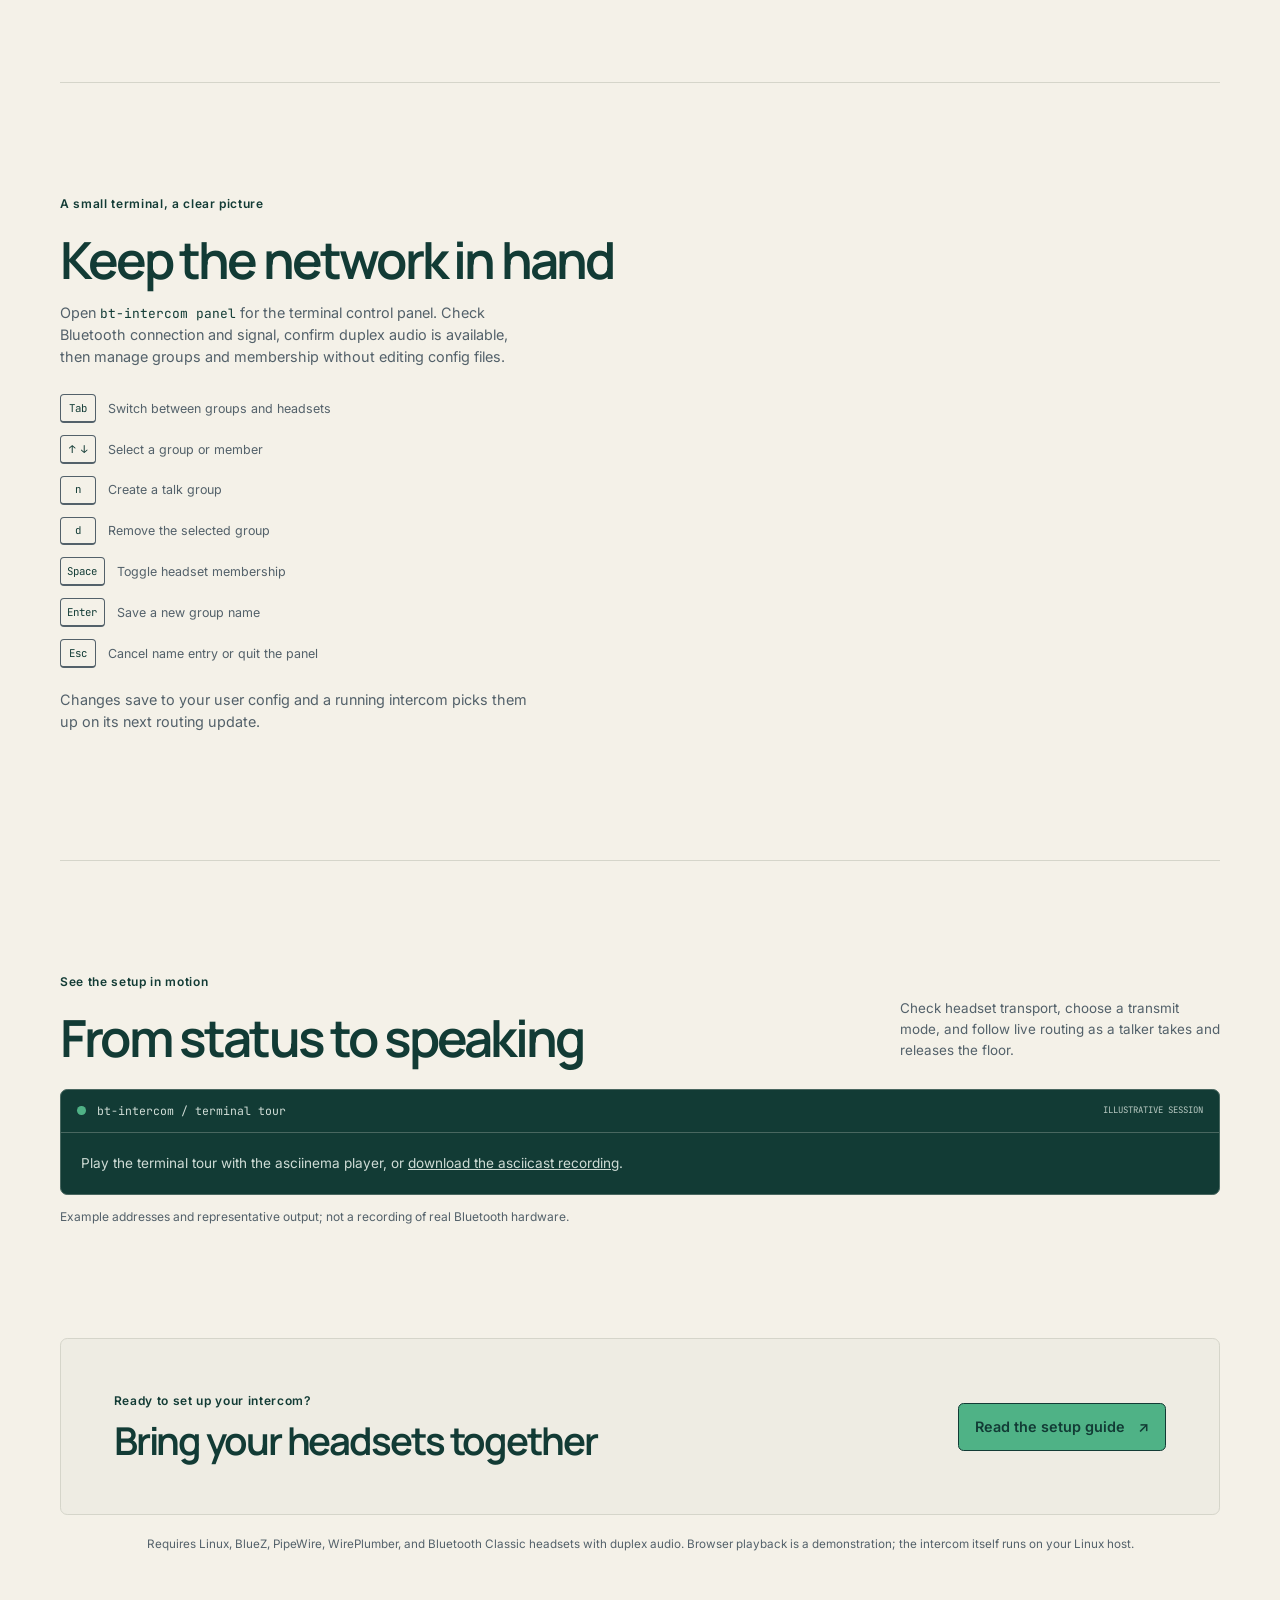
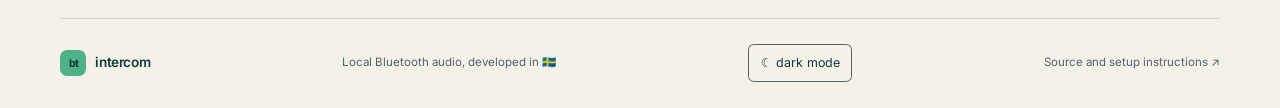
==== commit ede810fd: "Refresh website: headings, demo, diagram, control panel Co-authored-by: Copilot <223556219+Copilot@u" ====
--- a/docs/index.html
+++ b/docs/index.html
@@ -31,7 +31,7 @@
       <section class="hero" aria-labelledby="hero-title">
         <div class="hero-copy">
           <p class="eyebrow"><span class="status-light" aria-hidden="true"></span> Linux · Bluetooth · PipeWire</p>
-          <h1 id="hero-title">Your headsets,<br>in conversation.</h1>
+          <h1 id="hero-title">Your headsets,<br>in conversation</h1>
           <p class="hero-intro">Turn a Linux computer or Raspberry Pi into a local intercom. Bring your own Bluetooth headsets, decide who can hear whom, and choose whether everyone talks at once or takes a turn.</p>
           <div class="hero-actions">
             <a class="button button-primary" href="https://github.com/phieri/bt-intercom#usage">Get started <span aria-hidden="true">↗</span></a>
@@ -39,25 +39,25 @@
           </div>
           <p class="hero-footnote">No internet cloud dependency. Audio stays on your host and paired headsets.</p>
         </div>
-        <div class="signal-board" role="img" aria-label="Illustration of three paired headsets connected locally through a Linux host and separated into two talk groups">
+        <div class="signal-board" role="img" aria-label="Illustration of one Linux host with two Bluetooth controllers: the first serves two headsets and the second serves one">
           <div class="board-topline"><span>LOCAL AUDIO ROUTING</span><span class="live-indicator">● READY</span></div>
           <div class="host-node">
             <span class="host-symbol" aria-hidden="true">⌘</span>
             <span><strong>Linux host</strong><small>BlueZ + PipeWire</small></span>
-            <span class="host-mode">FULL DUPLEX</span>
+            <span class="host-mode">HALF DUPLEX</span>
           </div>
           <div class="signal-lines" aria-hidden="true"></div>
           <div class="group-nodes">
             <div class="group-node">
-              <div class="group-heading"><span>01</span><strong>Office</strong></div>
+              <div class="group-heading"><span>hci0</span><strong>Bluetooth controller</strong></div>
               <div class="headset-list"><span class="headset-chip"><b>🎧</b> Alex</span><span class="headset-chip"><b>🎧</b> Jules</span></div>
             </div>
             <div class="group-node group-node-alt">
-              <div class="group-heading"><span>02</span><strong>Workshop</strong></div>
-              <div class="headset-list"><span class="headset-chip"><b>🎧</b> Jules</span><span class="headset-chip"><b>🎧</b> Morgan</span></div>
+              <div class="group-heading"><span>hci1</span><strong>Bluetooth controller</strong></div>
+              <div class="headset-list"><span class="headset-chip"><b>🎧</b> Morgan</span></div>
             </div>
           </div>
-          <p class="board-caption"><span aria-hidden="true">↔</span> Jules belongs to both groups</p>
+          <p class="board-caption"><span aria-hidden="true">↔</span> Two controllers serve three headsets (2 + 1)</p>
         </div>
       </section>
 
@@ -70,13 +70,13 @@
       <section class="section how-section" id="how-it-works" aria-labelledby="groups-title">
         <div class="section-heading">
           <p class="eyebrow">Conversations with boundaries</p>
-          <h2 id="groups-title">Make room for the right voices.</h2>
+          <h2 id="groups-title">Make room for the right voices</h2>
           <p>Talk groups decide where each headset’s microphone goes. Build a shared workshop, separate crews, or overlapping circles with one headset in more than one group.</p>
         </div>
         <div class="group-explainer">
           <article class="group-card">
             <span class="card-index">01 / MEMBERSHIP</span>
-            <h3>Choose who’s in.</h3>
+            <h3>Choose who’s in</h3>
             <p>Assign paired headsets to one or more groups. When groups are configured, an unassigned headset is kept out of group routes.</p>
             <div class="mini-group-list" aria-label="Example group memberships">
               <div><span class="mini-dot dot-mint"></span><strong>Office</strong><span>Alex · Jules</span></div>
@@ -85,7 +85,7 @@
           </article>
           <article class="group-card group-card-dark">
             <span class="card-index">02 / ROUTING</span>
-            <h3>Hear only your group.</h3>
+            <h3>Hear only your group</h3>
             <p>A microphone reaches other headsets sharing at least one group—never its own headset. With no groups configured, the intercom stays all-to-all.</p>
             <div class="route-example">
               <span>Alex</span><i aria-hidden="true"></i><span>Jules</span><i aria-hidden="true"></i><span>Morgan</span>
@@ -96,10 +96,10 @@
         <p class="mode-note"><strong>Taking turns?</strong> In half-duplex mode, each group has its own first-in, first-out queue. Separate groups can have a talker at the same time.</p>
       </section>
 
-      <section class="section panel-section" id="control-panel" aria-labelledby="panel-title">
+      <section class="section panel-section panel-section-single" id="control-panel" aria-labelledby="panel-title">
         <div class="panel-copy">
           <p class="eyebrow">A small terminal, a clear picture</p>
-          <h2 id="panel-title">Keep the network in hand.</h2>
+          <h2 id="panel-title">Keep the network in hand</h2>
           <p>Open <code>bt-intercom panel</code> for the terminal control panel. Check Bluetooth connection and signal, confirm duplex audio is available, then manage groups and membership without editing config files.</p>
           <ul class="key-list">
             <li><kbd>Tab</kbd><span>Switch between groups and headsets</span></li>
@@ -112,42 +112,11 @@
           </ul>
           <p class="panel-update">Changes save to your user config and a running intercom picks them up on its next routing update.</p>
         </div>
-        <div class="tui-card">
-          <div class="tui-screen">
-            <div class="tui-title">┌ bt-intercom | Headsets and talk groups ───────────────────────────────┐</div>
-            <section class="tui-status" aria-label="Illustrative live headset status">
-              <div class="tui-box-title">Live headset status</div>
-              <table>
-                <thead><tr><th>HEADSET</th><th>ADDRESS</th><th>BLUETOOTH</th><th>DUPLEX</th><th>SIGNAL</th></tr></thead>
-                <tbody>
-                  <tr><td>Alex</td><td>AA:BB:CC:DD:EE:01</td><td>connected</td><td>ready</td><td>−58 dBm</td></tr>
-                  <tr><td>Jules</td><td>AA:BB:CC:DD:EE:02</td><td>connected</td><td>ready</td><td>−64 dBm</td></tr>
-                  <tr><td>Morgan</td><td>AA:BB:CC:DD:EE:03</td><td>connected</td><td>ready</td><td>−71 dBm</td></tr>
-                </tbody>
-              </table>
-            </section>
-            <div class="tui-lower">
-              <section class="tui-pane" aria-label="Illustrative talk groups">
-                <div class="tui-box-title">Talk groups [n add, d delete]</div>
-                <p class="tui-selected">&gt; Office</p>
-                <p>  Workshop</p>
-              </section>
-              <section class="tui-pane" aria-label="Illustrative group membership">
-                <div class="tui-box-title">Office [space toggle]</div>
-                <p class="tui-member">&gt; [x] Alex (AA:BB:CC:DD:EE:01)</p>
-                <p>  [x] Jules (AA:BB:CC:DD:EE:02)</p>
-                <p>  [ ] Morgan (AA:BB:CC:DD:EE:03)</p>
-              </section>
-            </div>
-            <div class="tui-footer">Tab switch pane | ↑/↓ select | n add | d delete | Space toggle member | q quit</div>
-          </div>
-          <p class="tui-caption">Illustrative terminal view; the control panel runs in your terminal, not in a separate app window.</p>
-        </div>
       </section>
 
       <section class="section demo-section" id="demo" aria-labelledby="demo-title">
         <div class="demo-heading">
-          <div><p class="eyebrow">See the setup in motion</p><h2 id="demo-title">From status to speaking.</h2></div>
+          <div><p class="eyebrow">See the setup in motion</p><h2 id="demo-title">From status to speaking</h2></div>
           <p>Check headset transport, choose a transmit mode, and follow live routing as a talker takes and releases the floor.</p>
         </div>
         <div class="player-panel">
@@ -161,7 +130,7 @@
       </section>
 
       <section class="start-banner" aria-labelledby="start-title">
-        <div><p class="eyebrow">Ready to set up your intercom?</p><h2 id="start-title">Bring your headsets together.</h2></div>
+        <div><p class="eyebrow">Ready to set up your intercom?</p><h2 id="start-title">Bring your headsets together</h2></div>
         <a class="button button-primary" href="https://github.com/phieri/bt-intercom#requirements">Read the setup guide <span aria-hidden="true">↗</span></a>
       </section>
       <p class="requirements-note">Requires Linux, BlueZ, PipeWire, WirePlumber, and Bluetooth Classic headsets with duplex audio. Browser playback is a demonstration; the intercom itself runs on your Linux host.</p>
--- a/docs/style.css
+++ b/docs/style.css
@@ -6,13 +6,14 @@
   --color-amber: #D6A34A;
   --color-slate: #53616A;
   --color-background: var(--color-forest);
-  --color-surface: #194840;
-  --color-surface-raised: #1B4A41;
-  --color-surface-inset: #0E302B;
+  --color-surface: #103630;
+  --color-surface-raised: #0E302B;
+  --color-surface-inset: #0B2925;
   --color-text: var(--color-linen);
   --color-text-muted: #CFDCD6;
   --color-text-subtle: #B8C9C2;
   --color-border: #496760;
+  --color-control-border: #738780;
   --color-accent: var(--color-moss);
   --color-accent-foreground: var(--color-moss);
   --color-on-accent: var(--color-forest);
@@ -58,25 +59,25 @@
 .site-header nav { display: flex; align-items: center; gap: clamp(1rem, 3vw, 2.3rem); }
 .site-header nav a { color: var(--muted); font-size: .84rem; text-decoration: none; }
 .site-header nav a:hover { color: var(--paper); }
-.site-header nav .nav-cta { padding: .55rem .8rem; border: 1px solid var(--line); border-radius: .35rem; color: var(--paper); }
-.site-header nav .nav-cta span { padding-left: .4rem; color: var(--mint); }
-.theme-toggle { padding: .5rem .7rem; border: 1px solid var(--line); border-radius: .35rem; background: transparent; color: var(--paper); font: inherit; font-size: .78rem; cursor: pointer; }
+.site-header nav .nav-cta { padding: .55rem .8rem; border: 1px solid var(--color-control-border); border-radius: .35rem; color: var(--paper); }
+.site-header nav .nav-cta span { padding-left: .4rem; color: var(--accent-text); }
+.theme-toggle { padding: .5rem .7rem; border: 1px solid var(--color-control-border); border-radius: .35rem; background: transparent; color: var(--paper); font: inherit; font-size: .78rem; cursor: pointer; }
 .theme-toggle:hover { border-color: var(--accent-text); color: var(--accent-text); }
-.hero { display: grid; grid-template-columns: 1.05fr .95fr; align-items: center; gap: clamp(3rem, 8vw, 7rem); padding-block: clamp(4.5rem, 10vw, 8rem); }
+.hero { display: grid; grid-template-columns: 1.15fr .85fr; align-items: center; gap: clamp(3rem, 8vw, 7rem); padding-block: clamp(4.5rem, 10vw, 8rem); }
 .hero-copy { padding-block: .5rem; }
 .eyebrow { display: flex; align-items: center; gap: .55rem; margin: 0 0 1.15rem; color: var(--accent-text); font-size: .75rem; font-weight: 600; letter-spacing: .055em; }
 .status-light { width: .48rem; height: .48rem; border-radius: 50%; background: var(--mint); box-shadow: 0 0 0 4px color-mix(in srgb, var(--mint) 12%, transparent); }
 h1, h2, h3, p { margin-top: 0; }
-h1 { max-width: 11ch; margin-bottom: 1.3rem; font-family: var(--font-display); font-size: clamp(3.3rem, 7vw, 6.4rem); font-weight: 700; letter-spacing: -.075em; line-height: .99; }
+h1 { max-width: 11ch; margin-bottom: 1.3rem; font-family: var(--font-display); font-size: clamp(3.3rem, 5.3vw, 5.2rem); font-weight: 700; letter-spacing: -.075em; line-height: .99; }
 .hero-intro { max-width: 51ch; margin-bottom: 1.75rem; color: var(--muted); font-size: clamp(1rem, 1.5vw, 1.15rem); }
 .hero-actions { display: flex; align-items: center; flex-wrap: wrap; gap: 1.35rem; }
 .button { display: inline-flex; align-items: center; justify-content: center; gap: .8rem; min-height: 3rem; padding: .7rem 1rem; border-radius: .35rem; text-decoration: none; font-size: .9rem; font-weight: 600; }
-.button-primary { background: var(--mint); color: var(--accent-ink); }
+.button-primary { border: 1px solid var(--color-on-accent); background: var(--mint); color: var(--accent-ink); }
 .button-primary:hover { background: var(--mint-hover); color: var(--accent-ink); }
 .text-link { color: var(--paper); font-size: .86rem; text-decoration-color: var(--line); text-underline-offset: .25rem; }
 .text-link span { padding-left: .25rem; color: var(--accent-text); }
 .hero-footnote { margin: 2.2rem 0 0; color: var(--quiet); font-size: .78rem; }
-.signal-board { --board-text: #F4F1E8; --board-muted: #CFDCD6; --board-mint: #4FB286; --board-orange: #D6A34A; --board-inset: #0E302B; --board-border: #496760; position: relative; min-width: 0; padding: 1.3rem 1.25rem 1rem; border: 1px solid var(--board-border); border-radius: .55rem; background: radial-gradient(ellipse at 50% 10%, #194840 0%, #123B35 72%); box-shadow: 0 24px 65px #0003; color: var(--board-text); }
+.signal-board { --board-text: #F4F1E8; --board-muted: #CFDCD6; --board-mint: #4FB286; --board-orange: #D6A34A; --board-inset: #0B2925; --board-border: #496760; position: relative; min-width: 0; padding: 1.3rem 1.25rem 1rem; border: 1px solid var(--board-border); border-radius: .55rem; background: radial-gradient(ellipse at 50% 10%, #103630 0%, #123B35 72%); box-shadow: 0 24px 65px #0003; color: var(--board-text); }
 .board-topline { display: flex; justify-content: space-between; gap: .8rem; color: var(--board-muted); font-family: var(--mono); font-size: .62rem; letter-spacing: .07em; }
 .live-indicator { color: var(--board-mint); white-space: nowrap; }
 .host-node { position: relative; z-index: 1; display: flex; align-items: center; gap: .8rem; width: min(100%, 310px); margin: 2rem auto 0; padding: .85rem 1rem; border: 1px solid var(--board-border); border-radius: .4rem; background: var(--board-inset); }
@@ -88,7 +89,7 @@
 .signal-lines { position: absolute; top: 7.35rem; left: 25%; width: 50%; height: 4rem; border: solid var(--board-mint); border-width: 1px 1px 0; border-radius: 50% 50% 0 0; opacity: .65; }
 .group-nodes { position: relative; z-index: 1; display: grid; grid-template-columns: 1fr 1fr; gap: .85rem; margin-top: 2.2rem; }
 .group-node { padding: .8rem; border: 1px solid var(--board-border); border-radius: .4rem; background: var(--board-inset); }
-.group-node-alt { border-color: color-mix(in srgb, var(--board-border), var(--board-orange) 30%); background: color-mix(in srgb, var(--board-inset), var(--board-orange) 8%); }
+.group-node-alt { border-color: color-mix(in srgb, var(--board-border), var(--board-orange) 30%); }
 .group-heading { display: flex; align-items: center; gap: .5rem; margin-bottom: .65rem; }
 .group-heading > span { color: var(--board-mint); font-size: .7rem; font-weight: 600; }
 .group-node-alt .group-heading > span { color: var(--board-orange); }
@@ -131,11 +132,12 @@
 .mode-note { max-width: 75ch; margin: 1.3rem 0 0; padding-left: 1rem; border-left: 2px solid var(--orange); color: var(--muted); font-size: .84rem; }
 .mode-note strong { color: var(--paper); }
 .panel-section { display: grid; grid-template-columns: .85fr 1.15fr; align-items: center; gap: clamp(2.5rem, 7vw, 6rem); border-top: 1px solid var(--line); }
+.panel-section-single { grid-template-columns: 1fr; }
 .panel-copy > p:not(.eyebrow) { max-width: 52ch; color: var(--muted); font-size: .9rem; }
 code { color: var(--color-code); font-family: var(--mono); font-size: .9em; }
 .key-list { display: grid; gap: .75rem; margin: 1.6rem 0 1.3rem; padding: 0; list-style: none; }
 .key-list li { display: flex; align-items: center; gap: .75rem; color: var(--muted); font-size: .78rem; }
-kbd { display: inline-grid; min-width: 2.25rem; min-height: 1.8rem; place-items: center; padding-inline: .4rem; border: 1px solid var(--color-slate); border-bottom-width: 2px; border-radius: .25rem; color: var(--paper); font-family: var(--mono); font-size: .67rem; }
+kbd { display: inline-grid; min-width: 2.25rem; min-height: 1.8rem; place-items: center; padding-inline: .4rem; border: 1px solid var(--color-control-border); border-bottom-width: 2px; border-radius: .25rem; color: var(--paper); font-family: var(--mono); font-size: .67rem; }
 .panel-copy .panel-update { color: var(--quiet); font-size: .75rem; }
 .tui-card { --mint: #4FB286; --paper: #F4F1E8; --muted: #CFDCD6; --quiet: #B8C9C2; --color-text-muted: #CFDCD6; overflow: hidden; border: 1px solid #496760; background: var(--night); box-shadow: 0 20px 65px #0003; }
 .tui-screen { padding: .8rem; color: var(--color-text-muted); font-family: var(--mono); font-size: clamp(.48rem, .75vw, .65rem); }
@@ -177,7 +179,7 @@
 footer .wordmark-mark { width: 1.65rem; height: 1.65rem; font-size: .68rem; }
 footer > span { text-align: center; }
 footer > a:last-child { color: var(--muted); text-decoration: none; }
-footer > a:last-child:hover { color: var(--mint); }
+footer > a:last-child:hover { color: var(--accent-text); }
 @media (max-width: 850px) {
   .hero { grid-template-columns: 1fr; gap: 3rem; padding-block: 4.5rem; }
   .hero-copy { max-width: 690px; }
@@ -240,6 +242,7 @@
   --color-text-muted: var(--color-slate);
   --color-text-subtle: var(--color-slate);
   --color-border: #D5D5CA;
+  --color-control-border: var(--color-slate);
   --color-accent-foreground: var(--color-forest);
   --color-on-accent: var(--color-forest);
   --color-focus: var(--color-forest);
@@ -258,6 +261,7 @@
     --color-text-muted: var(--color-slate);
     --color-text-subtle: var(--color-slate);
     --color-border: #D5D5CA;
+    --color-control-border: var(--color-slate);
     --color-accent-foreground: var(--color-forest);
     --color-on-accent: var(--color-forest);
     --color-focus: var(--color-forest);
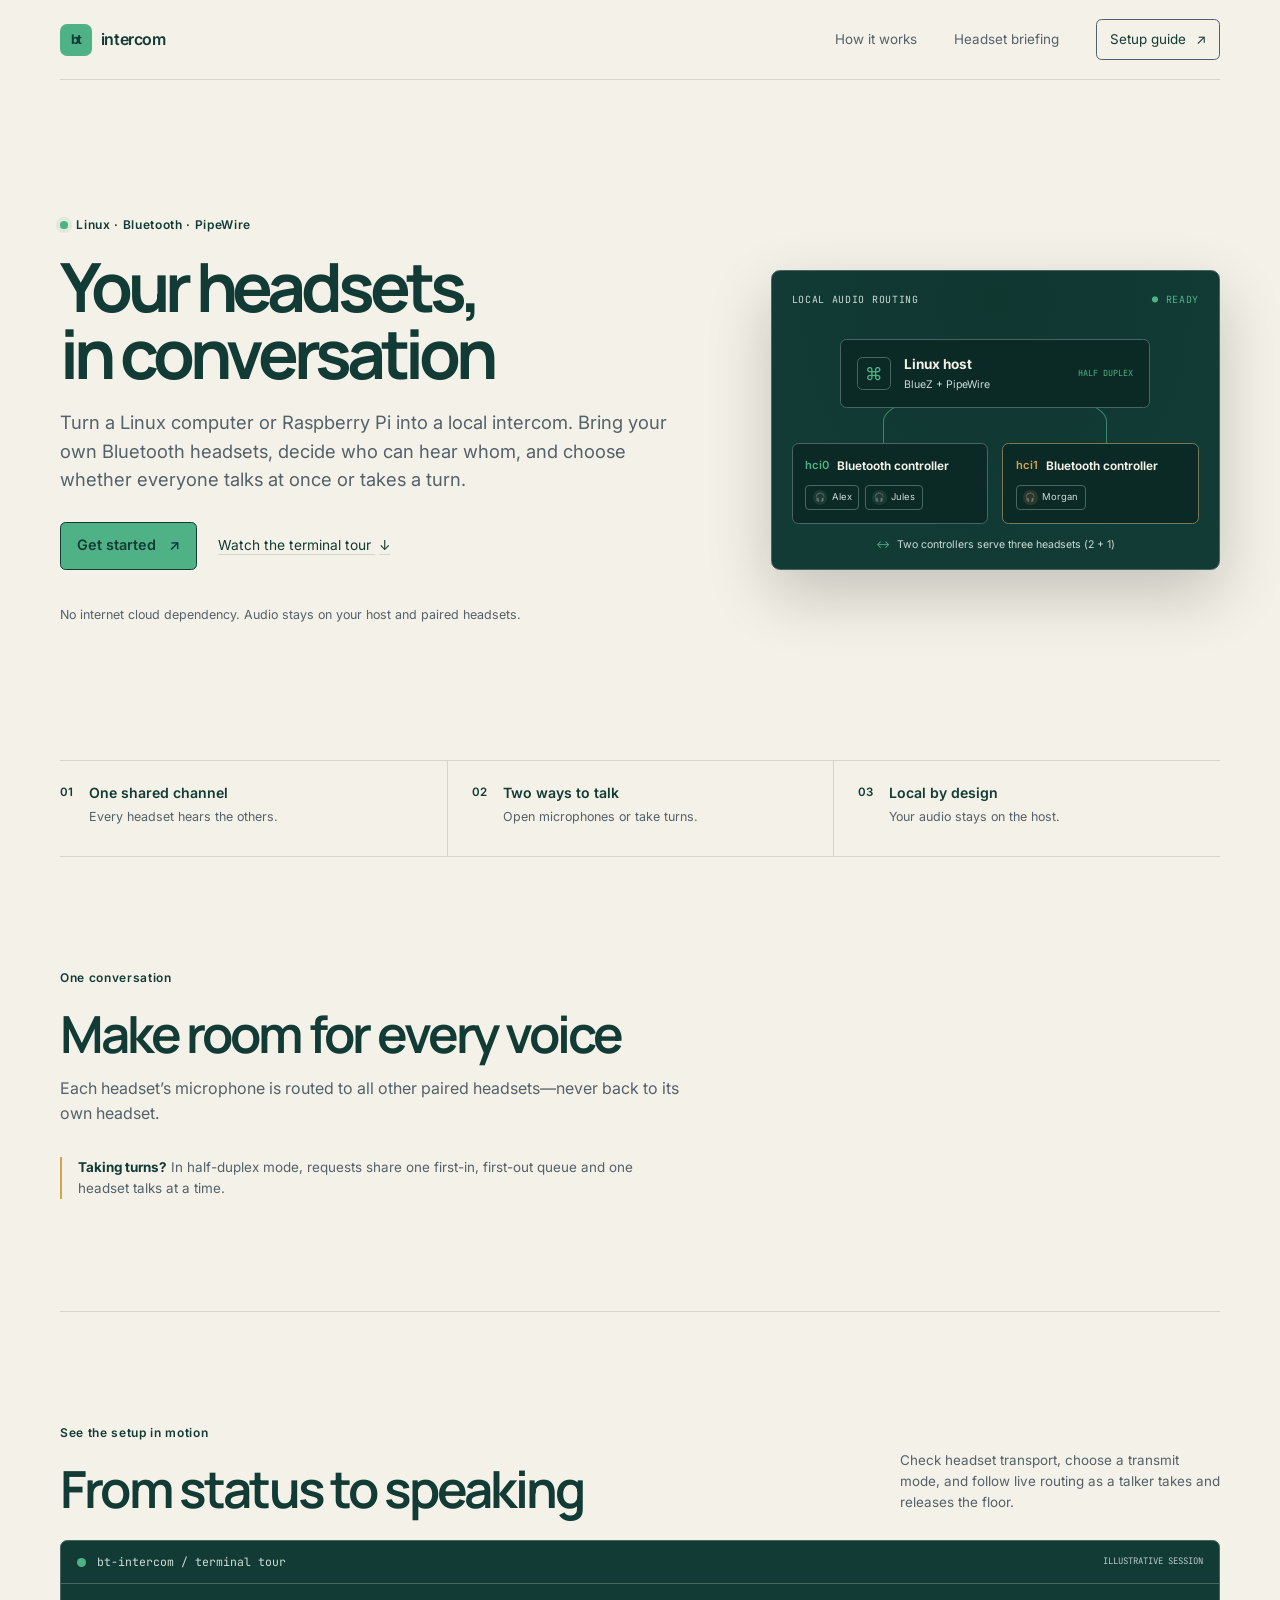
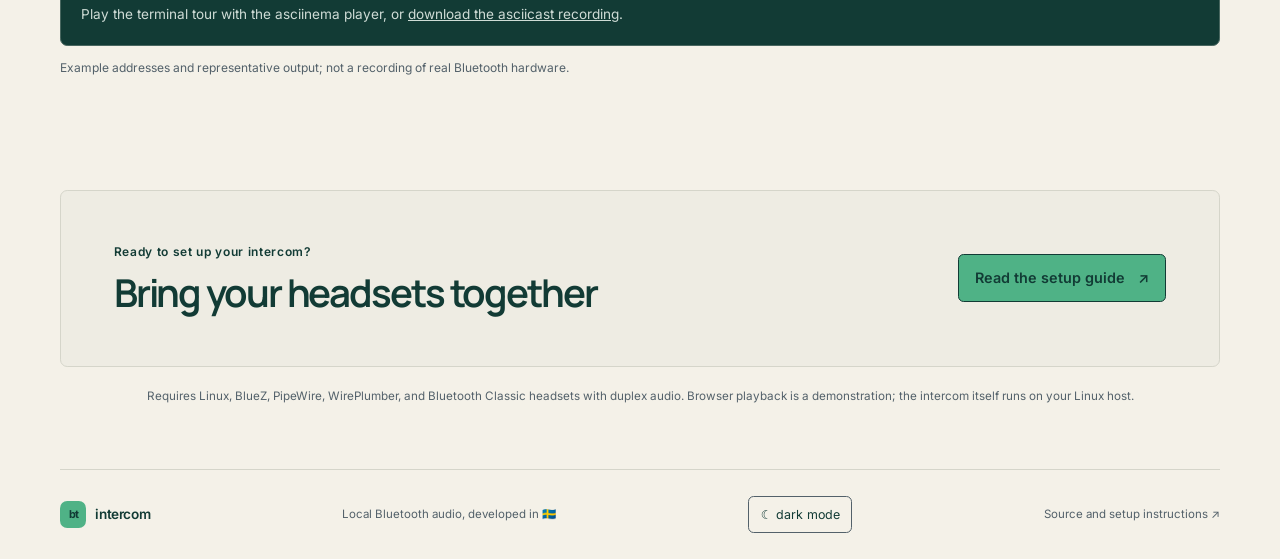
==== commit 47ab4e18: "Remove talk groups and the control panel Routing is now all-to-all with one shared half-duplex queue" ====
--- a/docs/index.html
+++ b/docs/index.html
@@ -5,7 +5,7 @@
     <meta name="viewport" content="width=device-width, initial-scale=1">
     <meta name="color-scheme" content="light dark">
     <meta name="theme-color" content="#123B35">
-    <meta name="description" content="A local Bluetooth headset intercom for Linux. Check headset audio, manage talk groups, and choose full- or half-duplex conversation.">
+    <meta name="description" content="A local Bluetooth headset intercom for Linux. Check headset audio, monitor status, and choose full- or half-duplex conversation.">
     <title>bt-intercom · Your headsets, in conversation</title>
     <link rel="preload" href="demo.cast" as="fetch" crossorigin>
     <link rel="preconnect" href="https://fonts.googleapis.com">
@@ -22,7 +22,6 @@
       <a class="wordmark" href="./" aria-label="bt-intercom home"><span class="wordmark-mark" aria-hidden="true">bt</span> intercom</a>
       <nav aria-label="Main navigation">
         <a href="#how-it-works">How it works</a>
-        <a href="#control-panel">Control panel</a>
         <a href="slides.html">Headset briefing</a>
         <a class="nav-cta" href="https://github.com/phieri/bt-intercom#requirements">Setup guide <span aria-hidden="true">↗</span></a>
       </nav>
@@ -62,56 +61,18 @@
       </section>
 
       <section class="feature-band" aria-label="Intercom capabilities">
-        <div><span class="feature-number">01</span><p><strong>Groups that make sense</strong><br>Route conversations by team.</p></div>
+        <div><span class="feature-number">01</span><p><strong>One shared channel</strong><br>Every headset hears the others.</p></div>
         <div><span class="feature-number">02</span><p><strong>Two ways to talk</strong><br>Open microphones or take turns.</p></div>
         <div><span class="feature-number">03</span><p><strong>Local by design</strong><br>Your audio stays on the host.</p></div>
       </section>
 
-      <section class="section how-section" id="how-it-works" aria-labelledby="groups-title">
+      <section class="section how-section" id="how-it-works" aria-labelledby="how-title">
         <div class="section-heading">
-          <p class="eyebrow">Conversations with boundaries</p>
-          <h2 id="groups-title">Make room for the right voices</h2>
-          <p>Talk groups decide where each headset’s microphone goes. Build a shared workshop, separate crews, or overlapping circles with one headset in more than one group.</p>
+          <p class="eyebrow">One conversation</p>
+          <h2 id="how-title">Make room for every voice</h2>
+          <p>Each headset’s microphone is routed to all other paired headsets—never back to its own headset.</p>
         </div>
-        <div class="group-explainer">
-          <article class="group-card">
-            <span class="card-index">01 / MEMBERSHIP</span>
-            <h3>Choose who’s in</h3>
-            <p>Assign paired headsets to one or more groups. When groups are configured, an unassigned headset is kept out of group routes.</p>
-            <div class="mini-group-list" aria-label="Example group memberships">
-              <div><span class="mini-dot dot-mint"></span><strong>Office</strong><span>Alex · Jules</span></div>
-              <div><span class="mini-dot dot-orange"></span><strong>Workshop</strong><span>Jules · Morgan</span></div>
-            </div>
-          </article>
-          <article class="group-card group-card-dark">
-            <span class="card-index">02 / ROUTING</span>
-            <h3>Hear only your group</h3>
-            <p>A microphone reaches other headsets sharing at least one group—never its own headset. With no groups configured, the intercom stays all-to-all.</p>
-            <div class="route-example">
-              <span>Alex</span><i aria-hidden="true"></i><span>Jules</span><i aria-hidden="true"></i><span>Morgan</span>
-              <small>Jules bridges both groups</small>
-            </div>
-          </article>
-        </div>
-        <p class="mode-note"><strong>Taking turns?</strong> In half-duplex mode, each group has its own first-in, first-out queue. Separate groups can have a talker at the same time.</p>
-      </section>
-
-      <section class="section panel-section panel-section-single" id="control-panel" aria-labelledby="panel-title">
-        <div class="panel-copy">
-          <p class="eyebrow">A small terminal, a clear picture</p>
-          <h2 id="panel-title">Keep the network in hand</h2>
-          <p>Open <code>bt-intercom panel</code> for the terminal control panel. Check Bluetooth connection and signal, confirm duplex audio is available, then manage groups and membership without editing config files.</p>
-          <ul class="key-list">
-            <li><kbd>Tab</kbd><span>Switch between groups and headsets</span></li>
-            <li><kbd>↑ ↓</kbd><span>Select a group or member</span></li>
-            <li><kbd>n</kbd><span>Create a talk group</span></li>
-            <li><kbd>d</kbd><span>Remove the selected group</span></li>
-            <li><kbd>Space</kbd><span>Toggle headset membership</span></li>
-            <li><kbd>Enter</kbd><span>Save a new group name</span></li>
-            <li><kbd>Esc</kbd><span>Cancel name entry or quit the panel</span></li>
-          </ul>
-          <p class="panel-update">Changes save to your user config and a running intercom picks them up on its next routing update.</p>
-        </div>
+        <p class="mode-note"><strong>Taking turns?</strong> In half-duplex mode, requests share one first-in, first-out queue and one headset talks at a time.</p>
       </section>
 
       <section class="section demo-section" id="demo" aria-labelledby="demo-title">
--- a/docs/style.css
+++ b/docs/style.css
@@ -109,52 +109,11 @@
 .feature-band strong { display: inline-block; margin-bottom: .2rem; color: var(--paper); font-size: .88rem; font-weight: 600; }
 .section { padding-block: clamp(4.5rem, 9vw, 7rem); }
 .section-heading { max-width: 660px; }
-.section-heading h2, .panel-copy h2, .demo-heading h2, .start-banner h2 { margin-bottom: .9rem; font-family: var(--font-display); font-size: clamp(2rem, 4vw, 3.3rem); font-weight: 650; letter-spacing: -.055em; line-height: 1.08; }
+.section-heading h2, .demo-heading h2, .start-banner h2 { margin-bottom: .9rem; font-family: var(--font-display); font-size: clamp(2rem, 4vw, 3.3rem); font-weight: 650; letter-spacing: -.055em; line-height: 1.08; }
 .section-heading > p:last-child { max-width: 62ch; margin-bottom: 2rem; color: var(--muted); }
-.group-explainer { display: grid; grid-template-columns: 1fr 1fr; gap: 1rem; }
-.group-card { min-width: 0; padding: clamp(1.3rem, 3vw, 2rem); border: 1px solid var(--line); border-radius: .45rem; background: var(--ink-raised); }
-.group-card-dark { background: var(--ink-raised); }
-.card-index { color: var(--accent-text); font-size: .72rem; font-weight: 600; letter-spacing: .04em; }
-.group-card h3 { margin: 1.1rem 0 .55rem; font-family: var(--font-display); font-size: 1.35rem; font-weight: 650; letter-spacing: -.035em; }
-.group-card > p { min-height: 4rem; margin-bottom: 1.3rem; color: var(--muted); font-size: .88rem; }
-.mini-group-list { display: grid; gap: .5rem; }
-.mini-group-list > div { display: grid; grid-template-columns: .65rem 1fr auto; align-items: center; gap: .65rem; padding: .65rem .75rem; border: 1px solid var(--inset-line); border-radius: .3rem; background: var(--surface-inset); font-size: .73rem; }
-.mini-group-list strong { font-weight: 600; }
-.mini-group-list > div > span:last-child { color: var(--quiet); font-size: .68rem; }
-.mini-dot { width: .45rem; height: .45rem; border-radius: 50%; }
-.dot-mint { background: var(--mint); }
-.dot-orange { background: var(--orange); }
-.route-example { display: flex; align-items: center; justify-content: space-between; gap: .45rem; min-height: 3.2rem; padding: .65rem .75rem; border: 1px solid var(--inset-line); border-radius: .3rem; background: var(--surface-inset); }
-.route-example > span { color: var(--paper); font-size: .72rem; }
-.route-example > i { flex: 1; max-width: 3.5rem; height: 1px; background: var(--mint); }
-.route-example > i:nth-of-type(2) { background: var(--orange); }
-.route-example small { display: none; }
 .mode-note { max-width: 75ch; margin: 1.3rem 0 0; padding-left: 1rem; border-left: 2px solid var(--orange); color: var(--muted); font-size: .84rem; }
 .mode-note strong { color: var(--paper); }
-.panel-section { display: grid; grid-template-columns: .85fr 1.15fr; align-items: center; gap: clamp(2.5rem, 7vw, 6rem); border-top: 1px solid var(--line); }
-.panel-section-single { grid-template-columns: 1fr; }
-.panel-copy > p:not(.eyebrow) { max-width: 52ch; color: var(--muted); font-size: .9rem; }
 code { color: var(--color-code); font-family: var(--mono); font-size: .9em; }
-.key-list { display: grid; gap: .75rem; margin: 1.6rem 0 1.3rem; padding: 0; list-style: none; }
-.key-list li { display: flex; align-items: center; gap: .75rem; color: var(--muted); font-size: .78rem; }
-kbd { display: inline-grid; min-width: 2.25rem; min-height: 1.8rem; place-items: center; padding-inline: .4rem; border: 1px solid var(--color-control-border); border-bottom-width: 2px; border-radius: .25rem; color: var(--paper); font-family: var(--mono); font-size: .67rem; }
-.panel-copy .panel-update { color: var(--quiet); font-size: .75rem; }
-.tui-card { --mint: #4FB286; --paper: #F4F1E8; --muted: #CFDCD6; --quiet: #B8C9C2; --color-text-muted: #CFDCD6; overflow: hidden; border: 1px solid #496760; background: var(--night); box-shadow: 0 20px 65px #0003; }
-.tui-screen { padding: .8rem; color: var(--color-text-muted); font-family: var(--mono); font-size: clamp(.48rem, .75vw, .65rem); }
-.tui-title { overflow: hidden; margin-bottom: .65rem; color: var(--paper); font-weight: 600; text-overflow: ellipsis; white-space: nowrap; }
-.tui-status, .tui-pane { min-width: 0; border: 1px solid #496760; }
-.tui-status { padding: .55rem; }
-.tui-box-title { overflow: hidden; margin: -.95rem 0 .45rem .5rem; padding-inline: .3rem; width: fit-content; max-width: calc(100% - .75rem); background: var(--night); color: var(--color-text-muted); text-overflow: ellipsis; white-space: nowrap; }
-.tui-status table { width: 100%; border-collapse: collapse; text-align: left; }
-.tui-status th { color: #b2b5c1; font-weight: 600; }
-.tui-status th, .tui-status td { padding: .25rem .35rem; white-space: nowrap; }
-.tui-status td:nth-child(3), .tui-status td:nth-child(4) { color: #4FB286; }
-.tui-lower { display: grid; grid-template-columns: 2fr 3fr; gap: .6rem; margin-top: .8rem; }
-.tui-pane { min-height: 7.5rem; padding: .55rem; }
-.tui-pane p { overflow: hidden; margin: .35rem 0; text-overflow: ellipsis; white-space: nowrap; }
-.tui-pane .tui-selected, .tui-pane .tui-member { color: var(--mint); }
-.tui-footer { overflow: hidden; margin-top: .65rem; padding: .45rem .3rem 0; border-top: 1px solid #496760; color: var(--muted); text-overflow: ellipsis; white-space: nowrap; }
-.tui-caption { margin: 0; padding: .65rem .9rem; border-top: 1px solid #496760; color: var(--quiet); font-size: .65rem; }
 .demo-section { border-top: 1px solid var(--line); }
 .demo-heading { display: flex; align-items: end; justify-content: space-between; gap: 2rem; margin-bottom: 1.5rem; }
 .demo-heading h2 { margin-bottom: 0; }
@@ -184,8 +143,6 @@
   .hero { grid-template-columns: 1fr; gap: 3rem; padding-block: 4.5rem; }
   .hero-copy { max-width: 690px; }
   .signal-board { width: min(100%, 600px); margin-inline: auto; }
-  .panel-section { grid-template-columns: 1fr; gap: 2.5rem; }
-  .panel-copy { max-width: 660px; }
 }
 @media (max-width: 600px) {
   .site-header, main, footer { width: min(100% - 2rem, 1160px); }
@@ -205,16 +162,8 @@
   .feature-band { grid-template-columns: 1fr; }
   .feature-band > div { min-height: auto; padding: .85rem 0; }
   .feature-band > div + div { border-top: 1px solid var(--line); border-left: 0; }
-  .group-explainer { grid-template-columns: 1fr; }
-  .group-card > p { min-height: 0; }
   .demo-heading { display: block; }
   .demo-heading > p { margin-top: .9rem; }
-  .tui-screen { padding: .55rem; font-size: .54rem; }
-  .tui-status th:nth-child(2), .tui-status td:nth-child(2), .tui-status th:nth-child(5), .tui-status td:nth-child(5) { display: none; }
-  .tui-lower { grid-template-columns: 1fr; }
-  .tui-pane { min-height: 0; }
-  .tui-pane p { white-space: normal; overflow-wrap: anywhere; }
-  .tui-footer { font-size: .48rem; }
   .start-banner { align-items: flex-start; flex-direction: column; }
   footer { flex-wrap: wrap; justify-content: space-between; padding-block: 1.25rem; }
   footer > span { order: 3; width: 100%; text-align: left; }
@@ -225,7 +174,6 @@
   .site-header nav .nav-cta { padding: .36rem .4rem; }
   .board-topline { font-size: .54rem; }
   .host-mode { display: none; }
-  .tui-status th:nth-child(4), .tui-status td:nth-child(4) { display: none; }
 }
 @media (prefers-reduced-motion: reduce) {
   html { scroll-behavior: auto; }
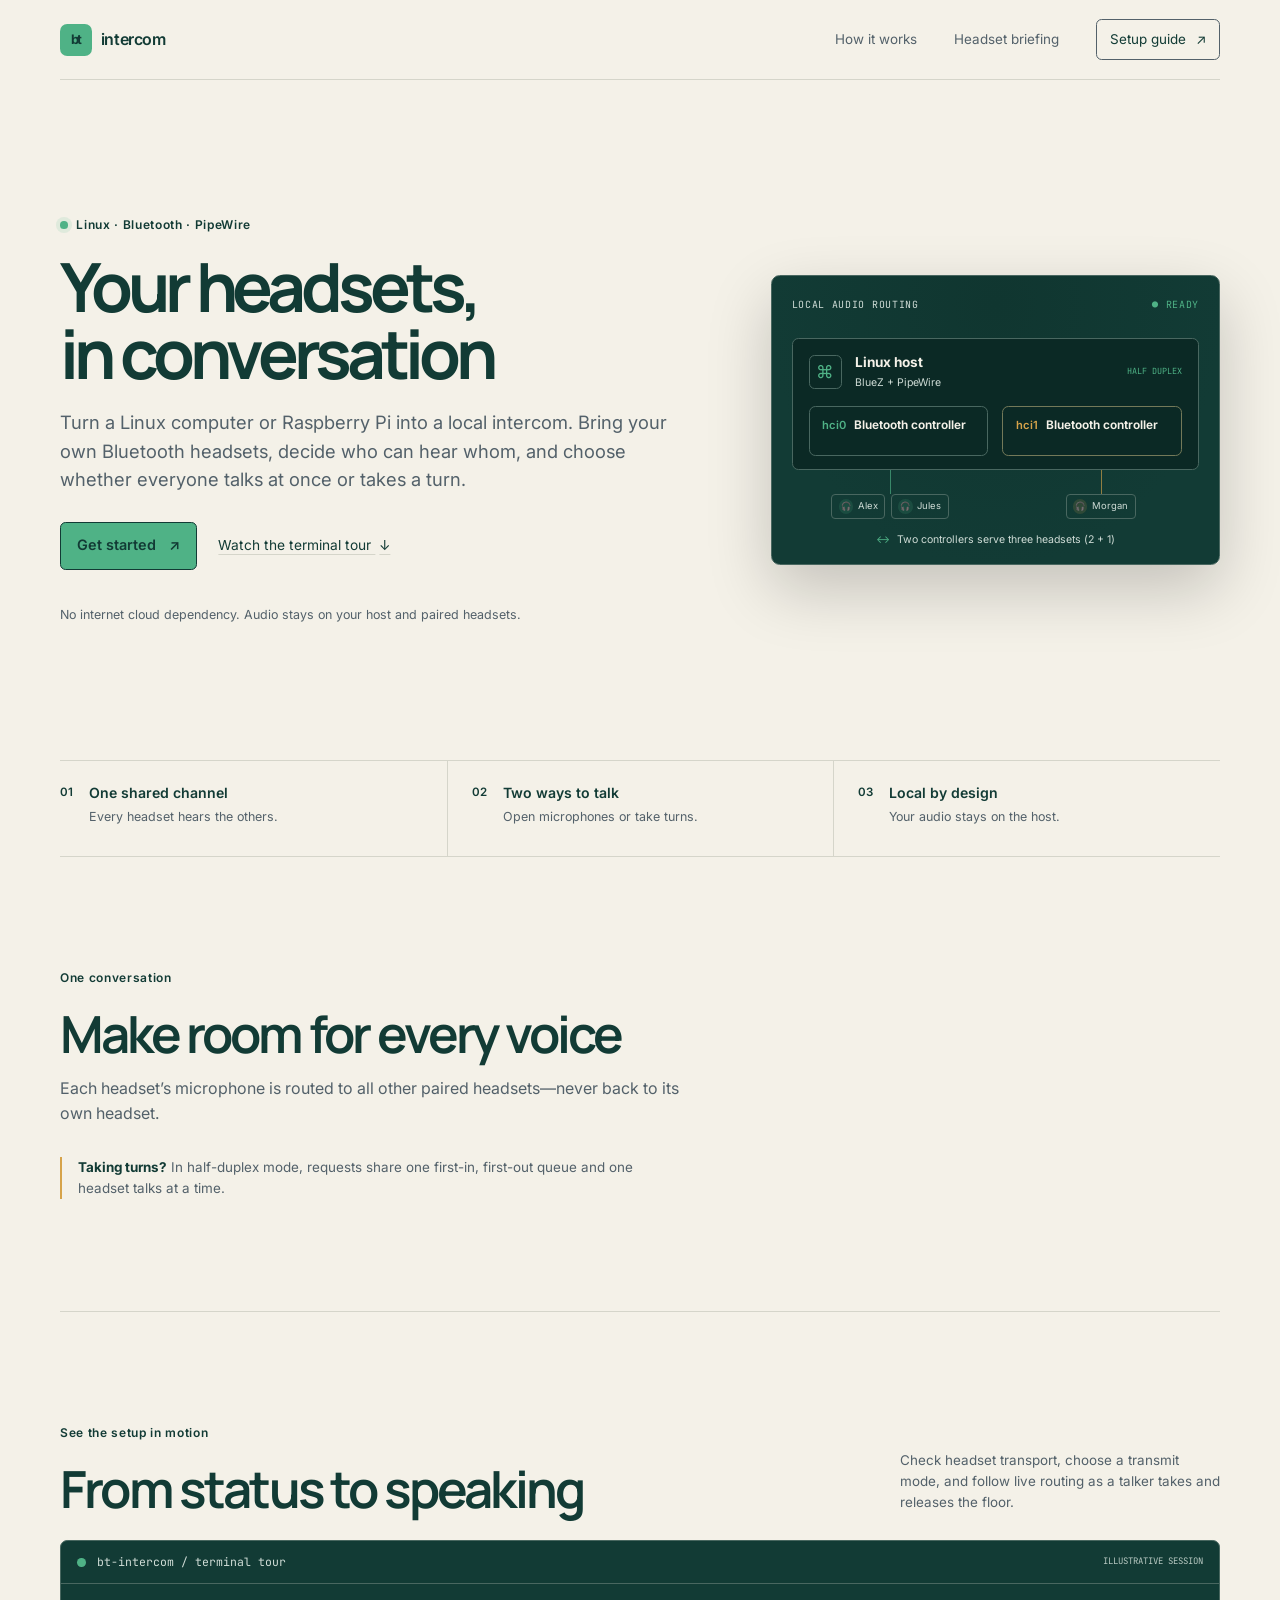
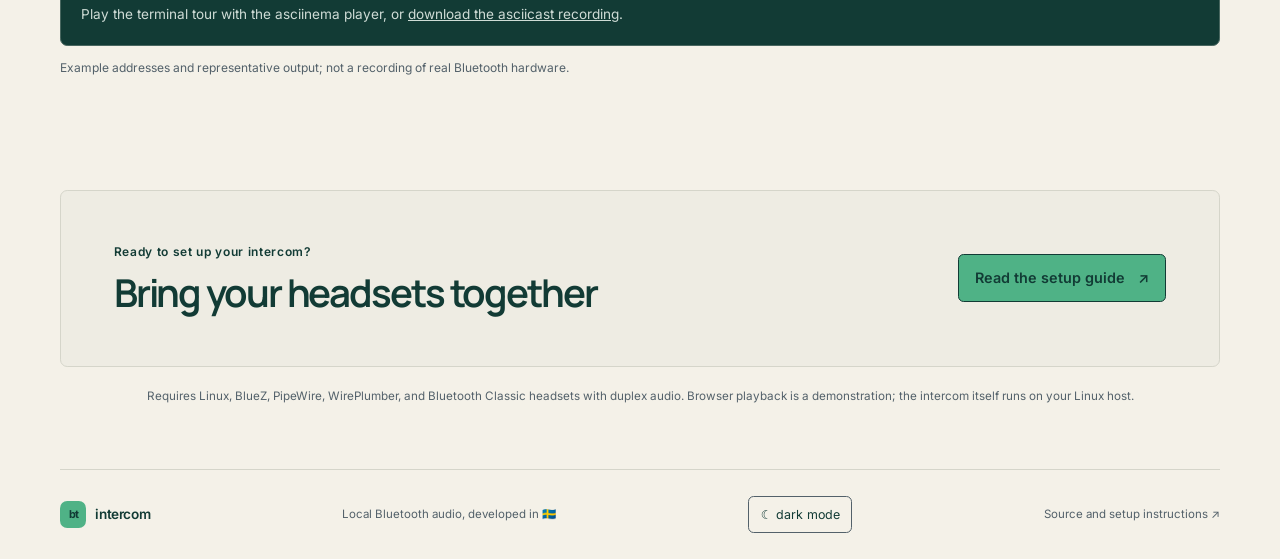
==== commit 5d9a5b9b: "Polish website: diagram, demo scroll offset, larger briefing slides Co-authored-by: Copilot <2235562" ====
--- a/docs/index.html
+++ b/docs/index.html
@@ -41,20 +41,23 @@
         <div class="signal-board" role="img" aria-label="Illustration of one Linux host with two Bluetooth controllers: the first serves two headsets and the second serves one">
           <div class="board-topline"><span>LOCAL AUDIO ROUTING</span><span class="live-indicator">● READY</span></div>
           <div class="host-node">
-            <span class="host-symbol" aria-hidden="true">⌘</span>
-            <span><strong>Linux host</strong><small>BlueZ + PipeWire</small></span>
-            <span class="host-mode">HALF DUPLEX</span>
+            <div class="host-header">
+              <span class="host-symbol" aria-hidden="true">⌘</span>
+              <span><strong>Linux host</strong><small>BlueZ + PipeWire</small></span>
+              <span class="host-mode">HALF DUPLEX</span>
+            </div>
+            <div class="group-nodes">
+              <div class="group-node">
+                <div class="group-heading"><span>hci0</span><strong>Bluetooth controller</strong></div>
+              </div>
+              <div class="group-node group-node-alt">
+                <div class="group-heading"><span>hci1</span><strong>Bluetooth controller</strong></div>
+              </div>
+            </div>
           </div>
-          <div class="signal-lines" aria-hidden="true"></div>
-          <div class="group-nodes">
-            <div class="group-node">
-              <div class="group-heading"><span>hci0</span><strong>Bluetooth controller</strong></div>
-              <div class="headset-list"><span class="headset-chip"><b>🎧</b> Alex</span><span class="headset-chip"><b>🎧</b> Jules</span></div>
-            </div>
-            <div class="group-node group-node-alt">
-              <div class="group-heading"><span>hci1</span><strong>Bluetooth controller</strong></div>
-              <div class="headset-list"><span class="headset-chip"><b>🎧</b> Morgan</span></div>
-            </div>
+          <div class="headset-groups" aria-hidden="true">
+            <div class="headset-list"><span class="headset-chip"><b>🎧</b> Alex</span><span class="headset-chip"><b>🎧</b> Jules</span></div>
+            <div class="headset-list headset-list-alt"><span class="headset-chip"><b>🎧</b> Morgan</span></div>
           </div>
           <p class="board-caption"><span aria-hidden="true">↔</span> Two controllers serve three headsets (2 + 1)</p>
         </div>
--- a/docs/style.css
+++ b/docs/style.css
@@ -80,15 +80,20 @@
 .signal-board { --board-text: #F4F1E8; --board-muted: #CFDCD6; --board-mint: #4FB286; --board-orange: #D6A34A; --board-inset: #0B2925; --board-border: #496760; position: relative; min-width: 0; padding: 1.3rem 1.25rem 1rem; border: 1px solid var(--board-border); border-radius: .55rem; background: radial-gradient(ellipse at 50% 10%, #103630 0%, #123B35 72%); box-shadow: 0 24px 65px #0003; color: var(--board-text); }
 .board-topline { display: flex; justify-content: space-between; gap: .8rem; color: var(--board-muted); font-family: var(--mono); font-size: .62rem; letter-spacing: .07em; }
 .live-indicator { color: var(--board-mint); white-space: nowrap; }
-.host-node { position: relative; z-index: 1; display: flex; align-items: center; gap: .8rem; width: min(100%, 310px); margin: 2rem auto 0; padding: .85rem 1rem; border: 1px solid var(--board-border); border-radius: .4rem; background: var(--board-inset); }
+.host-node { position: relative; z-index: 1; margin: 1.6rem 0 0; padding: .85rem 1rem; border: 1px solid var(--board-border); border-radius: .4rem; background: var(--board-inset); }
 .host-symbol { display: grid; width: 2.1rem; height: 2.1rem; place-items: center; border: 1px solid var(--board-border); border-radius: .35rem; color: var(--board-mint); font-size: 1.1rem; }
 .host-node strong, .host-node small { display: block; }
 .host-node strong { font-size: .85rem; }
 .host-node small { margin-top: .1rem; color: var(--board-muted); font-size: .66rem; }
 .host-mode { margin-left: auto; color: var(--board-mint); font-family: var(--mono); font-size: .53rem; white-space: nowrap; }
-.signal-lines { position: absolute; top: 7.35rem; left: 25%; width: 50%; height: 4rem; border: solid var(--board-mint); border-width: 1px 1px 0; border-radius: 50% 50% 0 0; opacity: .65; }
-.group-nodes { position: relative; z-index: 1; display: grid; grid-template-columns: 1fr 1fr; gap: .85rem; margin-top: 2.2rem; }
-.group-node { padding: .8rem; border: 1px solid var(--board-border); border-radius: .4rem; background: var(--board-inset); }
+.host-header { display: flex; align-items: center; gap: .8rem; }
+.group-nodes { display: grid; grid-template-columns: 1fr 1fr; gap: .85rem; margin-top: .9rem; }
+.headset-groups { display: grid; grid-template-columns: 1fr 1fr; gap: .85rem; margin-top: 1.5rem; }
+.headset-groups > .headset-list { position: relative; justify-content: center; }
+.headset-groups > .headset-list::before { content: ""; position: absolute; top: -1.5rem; left: 50%; height: 1.5rem; border-left: 1px solid var(--board-mint); opacity: .65; }
+.headset-list-alt .headset-chip b { background: color-mix(in srgb, var(--board-orange) 15%, transparent); color: var(--board-orange); }
+.headset-list-alt::before { border-color: var(--board-orange) !important; }
+.group-node { padding: .6rem .8rem; border: 1px solid var(--board-border); border-radius: .4rem; background: var(--board-inset); }
 .group-node-alt { border-color: color-mix(in srgb, var(--board-border), var(--board-orange) 30%); }
 .group-heading { display: flex; align-items: center; gap: .5rem; margin-bottom: .65rem; }
 .group-heading > span { color: var(--board-mint); font-size: .7rem; font-weight: 600; }
@@ -114,7 +119,7 @@
 .mode-note { max-width: 75ch; margin: 1.3rem 0 0; padding-left: 1rem; border-left: 2px solid var(--orange); color: var(--muted); font-size: .84rem; }
 .mode-note strong { color: var(--paper); }
 code { color: var(--color-code); font-family: var(--mono); font-size: .9em; }
-.demo-section { border-top: 1px solid var(--line); }
+.demo-section { border-top: 1px solid var(--line); scroll-margin-top: calc(1.5rem - clamp(4.5rem, 9vw, 7rem)); }
 .demo-heading { display: flex; align-items: end; justify-content: space-between; gap: 2rem; margin-bottom: 1.5rem; }
 .demo-heading h2 { margin-bottom: 0; }
 .demo-heading > p { max-width: 40ch; margin: 0 0 .25rem; color: var(--muted); font-size: .84rem; }
@@ -154,7 +159,7 @@
   h1 { font-size: clamp(3.1rem, 15vw, 5rem); }
   .hero-intro { font-size: 1rem; }
   .signal-board { padding-inline: .8rem; }
-  .group-nodes { gap: .5rem; }
+  .group-nodes, .headset-groups { gap: .5rem; }
   .group-node { padding: .65rem .55rem; }
   .group-heading { gap: .35rem; }
   .group-heading strong { font-size: .67rem; }
